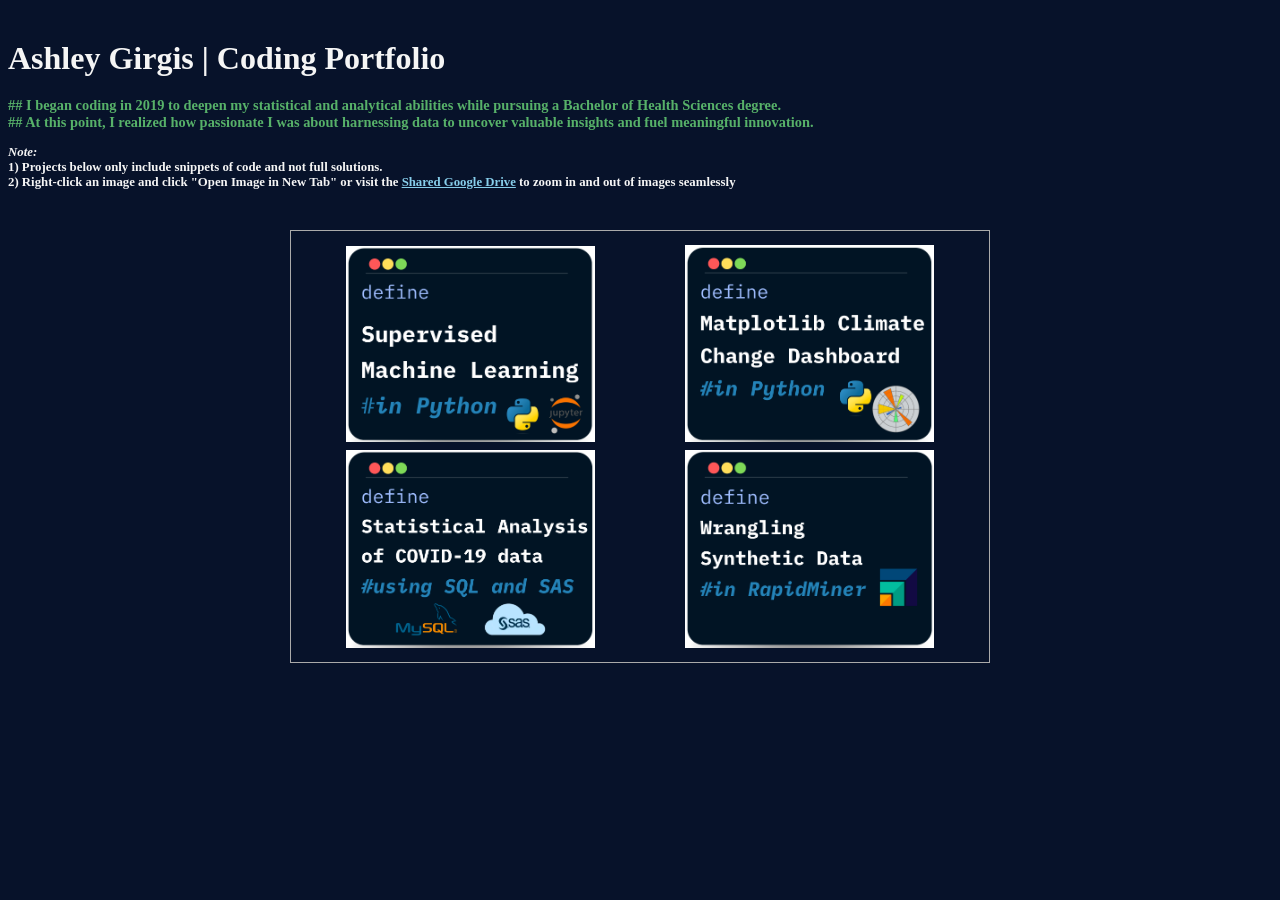
==== index.html @ a65d04c9 "Update index.html" ====
<!doctype html>
<html lang="en" class="no-ie">
<head>
<title>Ashley Girgis | Coding Portfolio</title>

<meta http-equiv="content-type" content="text/html; charset=UTF-8">
<meta charset="utf-8">
<meta name="viewport" content="width=device-width, user-scalable=no, minimum-scale=1.0, maximum-scale=1.0">
<meta name="description" content="Vanilla touchTouch Demo">

<style type="text/css">

body {
    font-size: 16px;
    font-family: Helvetica, Arial, sans-serif;
}
h1 {
    width: 100%;
    text-align: center;
    margin: 40px auto 20px auto;
}
.photos {
    position: relative;
    display: block;
    box-sizing: border-box;
    width: 700px;
    max-width: 100%;
    margin: 40px auto;
    padding: 10px;
    border: 1px solid #aaa;
    text-align: center;
    font-size: 0;
}
.button {
    position: relative;
    display: block;
    box-sizing: border-box;
    margin: 40px auto;
    padding: 10px 14px;
    border: 1px solid #aaa;
    background: #fff;
    color: #121212;
    text-align: center;
    font-size: 20px;
    cursor: pointer;
}
.button:hover {
    border: 1px solid #777;
}
ul {
    position: relative;
    display: block;
    margin: 20px auto;
    text-align: left;
    font-size: 18px;
    line-height: 26px;
    width: 80%;
}
.magnifier {
    position: relative;
    box-sizing: border-box;
    display: inline-block;
    vertical-align: middle;
    width: calc(50% - 8px);
    margin: 4px;
}
.magnifier img {
    position: relative;
    display: inline-block;
    width: 75%;
    height: auto;
}
</style>
<link rel="stylesheet" href="../src/touchTouch.css">
</head>
<body style="background-color:#07122A;">

<h1 style="text-align: left; font-weight: bold; color: whitesmoke;"><font face = "Monaco">Ashley Girgis | Coding Portfolio</h1>
<p style="font-size: 90%; text-align: left; color: #57B169;"><font face = "Monaco"><b>## I began coding in 2019 to deepen my statistical and analytical abilities while pursuing a Bachelor of Health Sciences degree. </br> ## At this point, I realized how passionate I was about harnessing data to uncover valuable insights and fuel meaningful innovation. </p> <p style="font-size: 80%; text-align: left; color: whitesmoke;"><font face = "Monaco">  <b><i> Note: </i> </b></br> 1) Projects below only include snippets of code and not full solutions. </br> 2) Right-click an image and click "Open Image in New Tab" or visit the <a href="https://drive.google.com/drive/folders/1dnYDWm_dDT8Ue7Epgu6znjeeMDYm9EiZ?usp=sharing" style="color: skyblue;">Shared Google Drive</a> to zoom in and out of images seamlessly</p>

<div id="gallery1" class="photos">
    <a class="magnifier" href="./imgs/1.jpg" title="COVID-19 Vaccine Twitter Surveillance System - Built a supervised machine learning model which predicts the percent of daily COVID vaccine hesitant tweets"><img src="./imgs/thumbs/1.jpg" width="240" 
     height="208" /></a>
    <a class="magnifier" href="./imgs/2.jpg" title="Matplotlib Climate Change Dashboard - Organized greenhouse gas emissions data and prodcued a variety of visualizations (line graph, bar graph, histogram)"><img src="./imgs/thumbs/2.jpg" width="240" 
     height="208" /></a>
    <a class="magnifier" href="./imgs/3.jpg" title="Statistical Analysis of COVID-19 Data - Cleansed and manipulated data on COVID vaccinations and deaths in SQL then performed statistical analysis in SAS"><img src="./imgs/thumbs/3.jpg" width="240" 
     height="208" /></a>
    <a class="magnifier" href="./imgs/4.jpg" title="Data Wrangling with Synthetic Patient Data - Wrangled artifical electronic medical records and, subsequently, defined new attributes to extract useful information on patient subgroups"><img src="./imgs/thumbs/4.jpg" width="240" 
     height="208" /></a>
<!--    <a class="magnifier" href="./imgs/5.jpg"><img src="./imgs/thumbs/5.jpg" /></a>
    <a class="magnifier" href="./imgs/6.jpg"><img src="./imgs/thumbs/6.jpg" /></a> -->
</div>

<!--<hr />

<div id="gallery2" class="photos">
    <a class="magnifier" href="./imgs/1.jpg"><img src="./imgs/thumbs/1.jpg" /></a>
    <a class="magnifier" href="./imgs/2.jpg"><img src="./imgs/thumbs/2.jpg" /></a>
    <a class="magnifier" href="./imgs/4.jpg"><img src="./imgs/thumbs/4.jpg" /></a>
    <a class="magnifier" href="./imgs/3.jpg"><img src="./imgs/thumbs/3.jpg" /></a>
</div>

<hr />-->

<!--<button id="gallery3" class="button">Show Gallery Programmatically</button>-->

<script src="../src/touchTouch.js"></script>
<script>
// multiple instances
touchTouch(document.getElementById('gallery1').querySelectorAll('.magnifier'), {showCaption:true,customCaption:true});
touchTouch(document.getElementById('gallery2').querySelectorAll('.magnifier'), {fit:0.7});
const t = touchTouch([{href:"./imgs/1.jpg"},{href:"./imgs/2.jpg"},{href:"./imgs/4.jpg"},{href:"./imgs/3.jpg"}], {auto:true,fit:0.8,fitsize:600});
document.getElementById('gallery3').addEventListener('click', () => t.showGallery(), false);
</script>
</body>
</html>
---- src/touchTouch.css ----
/* https://github.com/foo123/touchTouch */
.tt-gallery-overlay {
    position: fixed;
    display: none;
    width: 100%;
    height: 100%;
    margin: 0;
    top: 0;
    left: 0;
    opacity: 0;
    z-index: 100000;
    background-color: #222;
    background-color: rgba(0,0,0,0.8);
    overflow: hidden;
    -moz-transition: opacity .8s ease;
    -webkit-transition: opacity .8s ease;
    transition: opacity .8s ease;
}
.tt-gallery-overlay.tt-visible {
    opacity: 1;
}
.tt-gallery-slider {
    position: absolute;
    display: block;
    width: 100%;
    height: 100%;
    margin: 0;
    padding: 0;
    border: 0;
    font-size: 0;
    top: 0;
    left: 0;
    z-index: 1;
    white-space: nowrap;
    -moz-transition-property: left;
    -moz-transition-duration: 0.4s;
    -moz-transition-timing-function: ease;
    -webkit-transition-property: left;
    -webkit-transition-duration: 0.4s;
    -webkit-transition-timing-function: ease;
    transition-property: left;
    transition-duration: 0.4s;
    transition-timing-function: ease;
}
.tt-gallery-slider.tt-right-spring {
    -moz-animation: tt-right-spring 0.3s;
    -webkit-animation: tt-right-spring 0.3s;
    animation: tt-right-spring 0.3s;
}
.tt-gallery-slider.tt-left-spring {
    -moz-animation: tt-left-spring 0.3s;
    -webkit-animation: tt-left-spring 0.3s;
    animation: tt-left-spring 0.3s;
}
.tt-gallery-slider .tt-placeholder {
    width: 100%;
    height: 100%;
    display: inline-block;
    vertical-align: middle;
    overflow: visible;
    line-height: 1px;
    text-align: center;
    background-color: transparent;
    background-image: url('./486.gif');
    background-repeat: no-repeat;
    background-position: center center;
}
.tt-gallery-slider .tt-placeholder.tt-img {
    background-image: none;
}
.tt-gallery-slider .tt-placeholder::before {
    position: relative;
    display: inline-block;
    content: "";
    height: 50%;
    width: 1px;
    border: 0;
    padding: 0;
    margin: 0;
    margin-right: -1px;
}
.tt-gallery-slider .tt-placeholder img {
    display: inline-block;
    vertical-align: middle;
    width: auto;
    height: auto;
}
.tt-gallery-overlay .tt-prev-arrow,
.tt-gallery-overlay .tt-next-arrow {
    position: absolute;
    display: inline-block;
    width: 43px;
    height: 80px;
    top: 50%;
    margin-top: -29px;
    z-index: 5;
    border: 3px solid white;
    text-decoration: none;
    cursor: pointer;
    opacity: 0.5;
    background-color: transparent;
    background-image: url('./arrows.png');
    background-repeat: no-repeat;
    -moz-transition: opacity .2s ease;
    -webkit-transition: opacity .2s ease;
    transition: opacity .2s ease;
}
.tt-gallery-overlay .tt-prev-arrow:hover,
.tt-gallery-overlay .tt-next-arrow:hover {
    opacity: 1;
}
.tt-gallery-overlay .tt-prev-arrow {
    background-position: left top;
    left: 10%;
}
.tt-gallery-overlay .tt-next-arrow {
    background-position: right top;
    right: 10%;
}
.tt-gallery-overlay .tt-caption {
    position: absolute;
    display: block;
    z-index: 5;
    width: 100%;
    height: auto;
    background: none;
    left: 0;
    bottom: 20px;
    font-size: 24px;
    font-weight: 500;
    line-height: 34px;
    color: #fff;
    text-shadow: 1px 1px 2px rgba(0,0,0,0.5);
    text-align: center;
}
@-webkit-keyframes tt-right-spring {
    0% {        margin-left: 0px;}
    50% {   margin-left: -30px;}
    100% {  margin-left: 0px;}
}
@keyframes tt-right-spring {
    0% {        margin-left: 0px;}
    50% {   margin-left: -30px;}
    100% {  margin-left: 0px;}
}
@-webkit-keyframes tt-left-spring {
    0% {        margin-left: 0px;}
    50% {   margin-left: 30px;}
    100% {  margin-left: 0px;}
}
@keyframes tt-left-spring {
    0% {        margin-left: 0px;}
    50% {   margin-left: 30px;}
    100% {  margin-left: 0px;}
}

@media (max-width: 1080px) {
.tt-gallery-overlay.tt-touch-screen .tt-prev-arrow,
.tt-gallery-overlay.tt-touch-screen .tt-next-arrow {
    display: none !important;
}
}
@media (orientation: landscape) {
.tt-gallery-slider .tt-placeholder img {
    max-width: none;
    max-height: 100%;
}
}
@media (orientation: portrait) {
.tt-gallery-slider .tt-placeholder img {
    max-height: none;
    max-width: 100%;
}
}
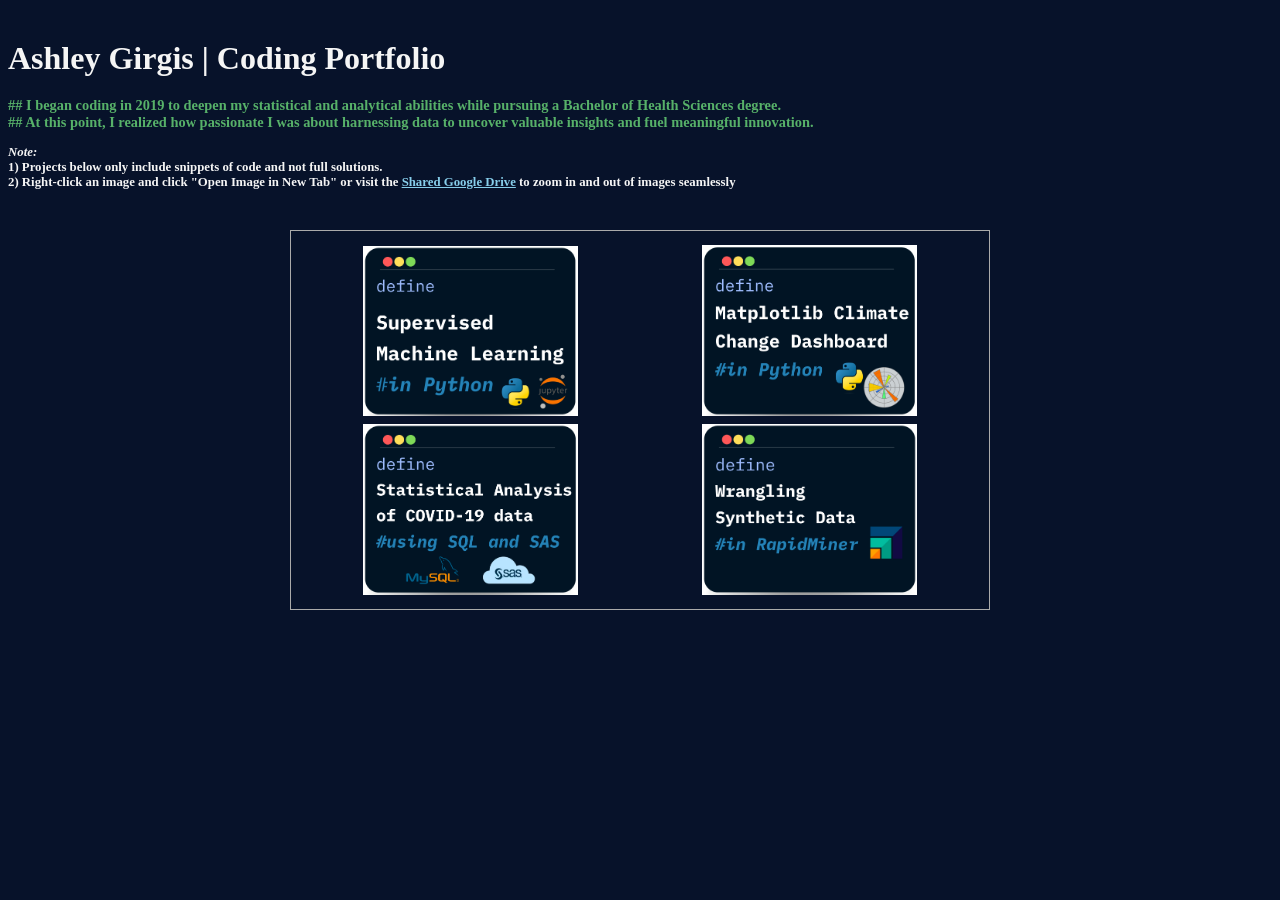
==== commit ee3aec9a: "Update index.html" ====
--- a/index.html
+++ b/index.html
@@ -67,7 +67,7 @@
 .magnifier img {
     position: relative;
     display: inline-block;
-    width: 75%;
+    width: 65%;
     height: auto;
 }
 </style>
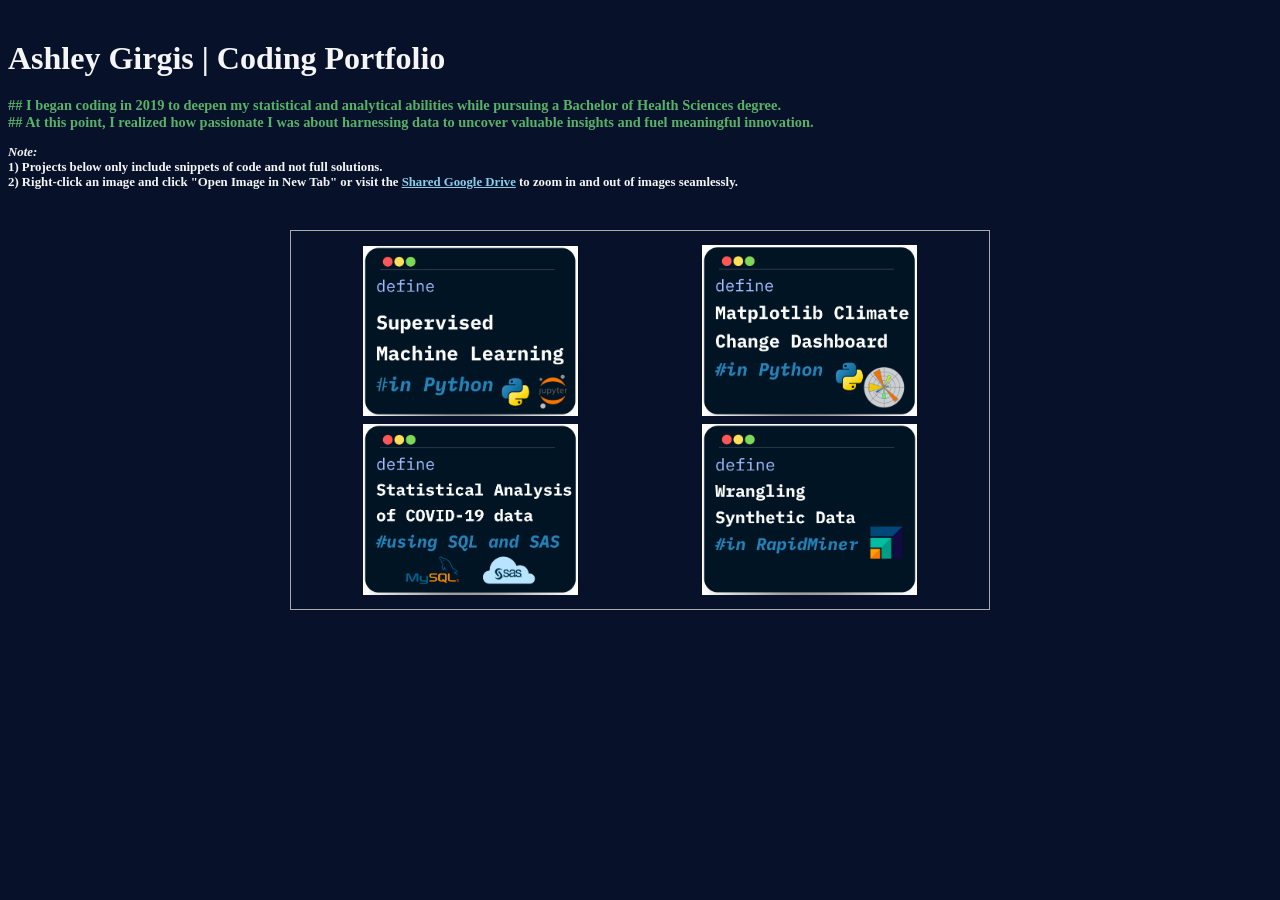
==== commit 7482be9b: "Update index.html" ====
--- a/index.html
+++ b/index.html
@@ -76,7 +76,7 @@
 <body style="background-color:#07122A;">
 
 <h1 style="text-align: left; font-weight: bold; color: whitesmoke;"><font face = "Monaco">Ashley Girgis | Coding Portfolio</h1>
-<p style="font-size: 90%; text-align: left; color: #57B169;"><font face = "Monaco"><b>## I began coding in 2019 to deepen my statistical and analytical abilities while pursuing a Bachelor of Health Sciences degree. </br> ## At this point, I realized how passionate I was about harnessing data to uncover valuable insights and fuel meaningful innovation. </p> <p style="font-size: 80%; text-align: left; color: whitesmoke;"><font face = "Monaco">  <b><i> Note: </i> </b></br> 1) Projects below only include snippets of code and not full solutions. </br> 2) Right-click an image and click "Open Image in New Tab" or visit the <a href="https://drive.google.com/drive/folders/1dnYDWm_dDT8Ue7Epgu6znjeeMDYm9EiZ?usp=sharing" style="color: skyblue;">Shared Google Drive</a> to zoom in and out of images seamlessly</p>
+<p style="font-size: 90%; text-align: left; color: #57B169;"><font face = "Monaco"><b>## I began coding in 2019 to deepen my statistical and analytical abilities while pursuing a Bachelor of Health Sciences degree. </br> ## At this point, I realized how passionate I was about harnessing data to uncover valuable insights and fuel meaningful innovation. </p> <p style="font-size: 80%; text-align: left; color: whitesmoke;"><font face = "Monaco">  <b><i> Note: </i> </b></br> 1) Projects below only include snippets of code and not full solutions. </br> 2) Right-click an image and click "Open Image in New Tab" or visit the <a href="https://drive.google.com/drive/folders/1dnYDWm_dDT8Ue7Epgu6znjeeMDYm9EiZ?usp=sharing" style="color: skyblue;">Shared Google Drive</a> to zoom in and out of images seamlessly.</p>
 
 <div id="gallery1" class="photos">
     <a class="magnifier" href="./imgs/1.jpg" title="COVID-19 Vaccine Twitter Surveillance System - Built a supervised machine learning model which predicts the percent of daily COVID vaccine hesitant tweets"><img src="./imgs/thumbs/1.jpg" width="240" 
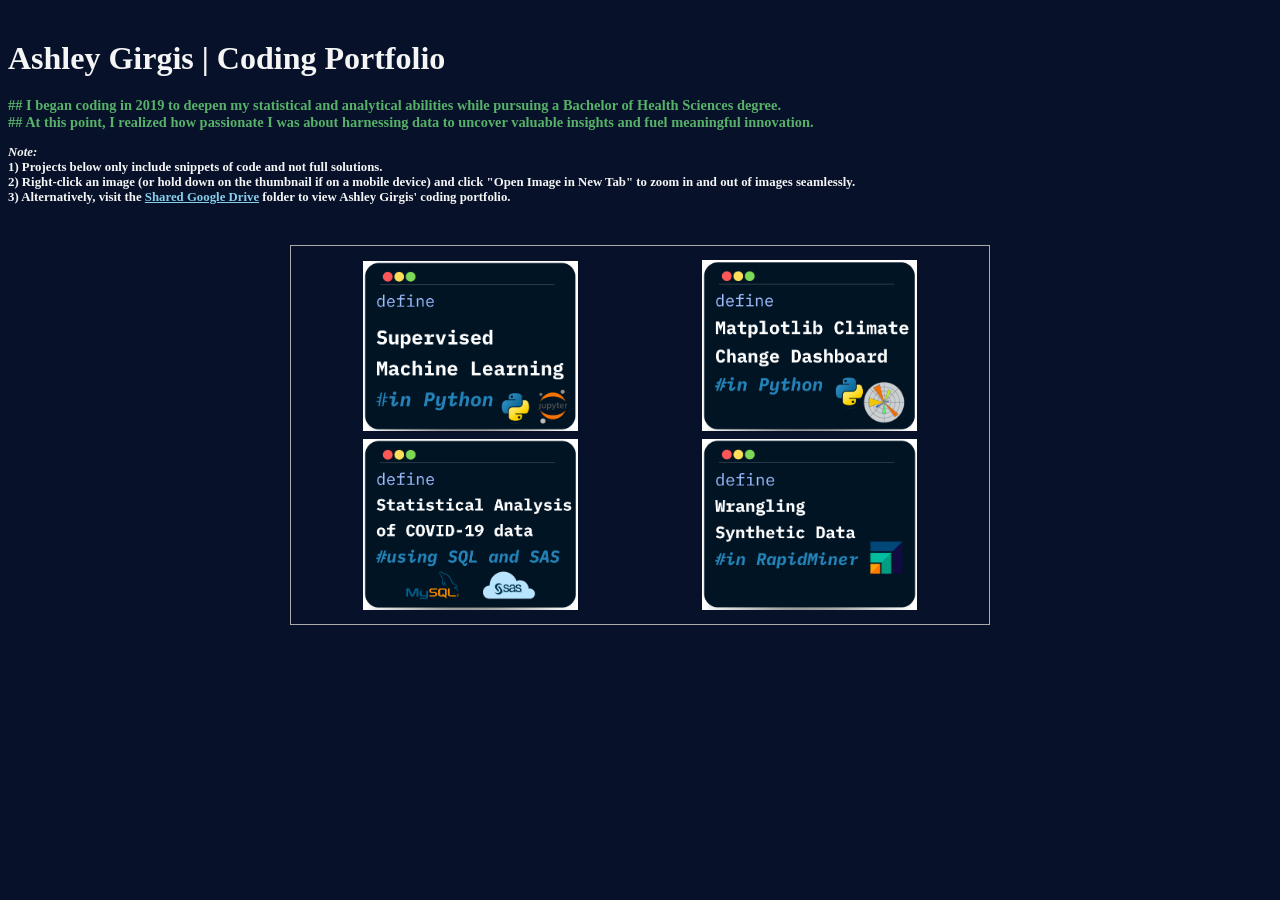
==== commit 4ba4c257: "Update index.html" ====
--- a/index.html
+++ b/index.html
@@ -76,7 +76,7 @@
 <body style="background-color:#07122A;">
 
 <h1 style="text-align: left; font-weight: bold; color: whitesmoke;"><font face = "Monaco">Ashley Girgis | Coding Portfolio</h1>
-<p style="font-size: 90%; text-align: left; color: #57B169;"><font face = "Monaco"><b>## I began coding in 2019 to deepen my statistical and analytical abilities while pursuing a Bachelor of Health Sciences degree. </br> ## At this point, I realized how passionate I was about harnessing data to uncover valuable insights and fuel meaningful innovation. </p> <p style="font-size: 80%; text-align: left; color: whitesmoke;"><font face = "Monaco">  <b><i> Note: </i> </b></br> 1) Projects below only include snippets of code and not full solutions. </br> 2) Right-click an image and click "Open Image in New Tab" or visit the <a href="https://drive.google.com/drive/folders/1dnYDWm_dDT8Ue7Epgu6znjeeMDYm9EiZ?usp=sharing" style="color: skyblue;">Shared Google Drive</a> to zoom in and out of images seamlessly.</p>
+<p style="font-size: 90%; text-align: left; color: #57B169;"><font face = "Monaco"><b>## I began coding in 2019 to deepen my statistical and analytical abilities while pursuing a Bachelor of Health Sciences degree. </br> ## At this point, I realized how passionate I was about harnessing data to uncover valuable insights and fuel meaningful innovation. </p> <p style="font-size: 80%; text-align: left; color: whitesmoke;"><font face = "Monaco">  <b><i> Note: </i> </b></br> 1) Projects below only include snippets of code and not full solutions. </br> 2) Right-click an image (or hold down on the thumbnail if on a mobile device) and click "Open Image in New Tab" to zoom in and out of images seamlessly.</br>3) Alternatively, visit the <a href="https://drive.google.com/drive/folders/1dnYDWm_dDT8Ue7Epgu6znjeeMDYm9EiZ?usp=sharing" style="color: skyblue;">Shared Google Drive</a> folder to view Ashley Girgis' coding portfolio.</p>
 
 <div id="gallery1" class="photos">
     <a class="magnifier" href="./imgs/1.jpg" title="COVID-19 Vaccine Twitter Surveillance System - Built a supervised machine learning model which predicts the percent of daily COVID vaccine hesitant tweets"><img src="./imgs/thumbs/1.jpg" width="240" 
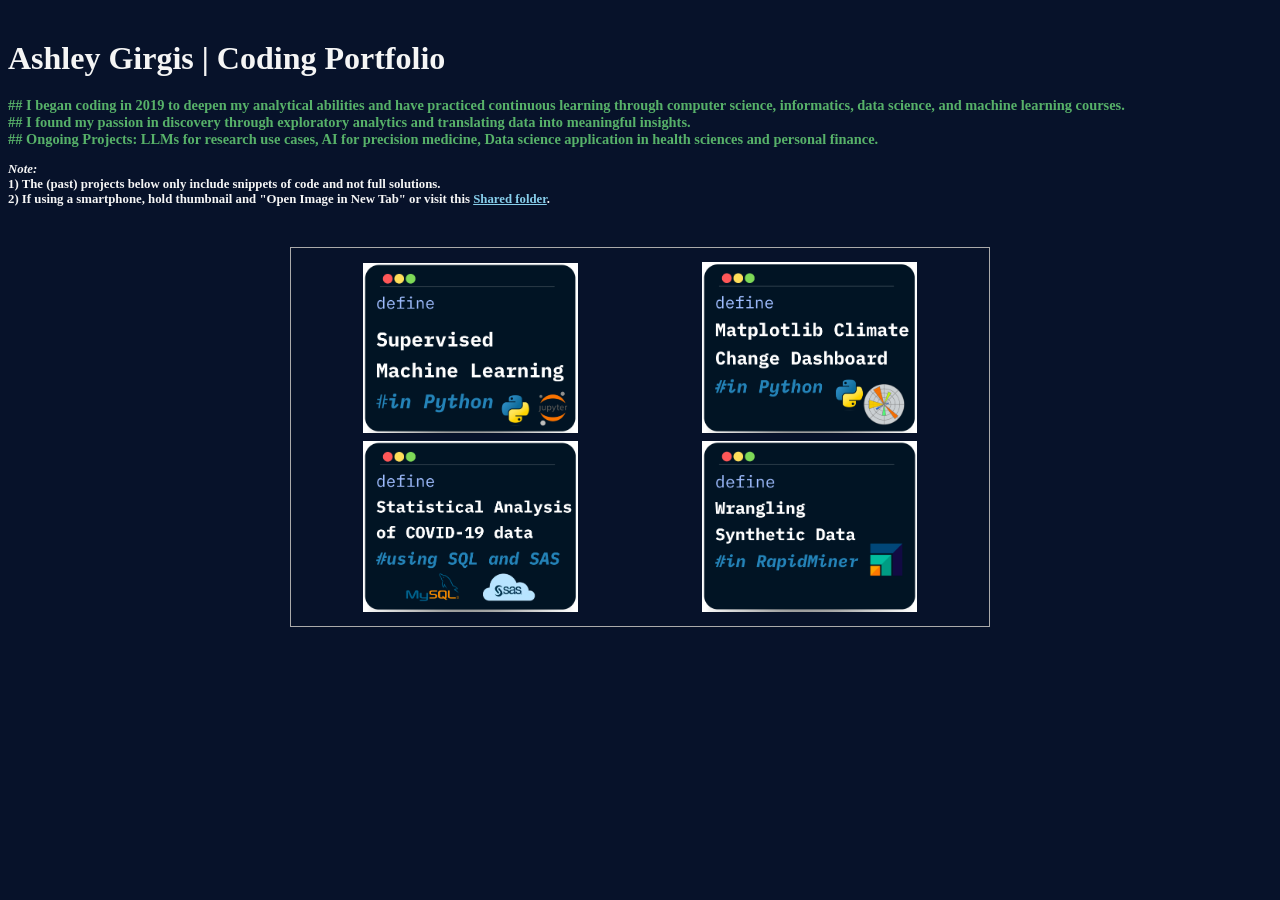
==== commit c67567c8: "Update index.html" ====
--- a/index.html
+++ b/index.html
@@ -76,7 +76,13 @@
 <body style="background-color:#07122A;">
 
 <h1 style="text-align: left; font-weight: bold; color: whitesmoke;"><font face = "Monaco">Ashley Girgis | Coding Portfolio</h1>
-<p style="font-size: 90%; text-align: left; color: #57B169;"><font face = "Monaco"><b>## I began coding in 2019 to deepen my statistical and analytical abilities while pursuing a Bachelor of Health Sciences degree. </br> ## At this point, I realized how passionate I was about harnessing data to uncover valuable insights and fuel meaningful innovation. </p> <p style="font-size: 80%; text-align: left; color: whitesmoke;"><font face = "Monaco">  <b><i> Note: </i> </b></br> 1) Projects below only include snippets of code and not full solutions. </br> 2) Right-click an image (or hold down on the thumbnail if on a mobile device) and click "Open Image in New Tab" to zoom in and out of images seamlessly.</br>3) Alternatively, visit the <a href="https://drive.google.com/drive/folders/1dnYDWm_dDT8Ue7Epgu6znjeeMDYm9EiZ?usp=sharing" style="color: skyblue;">Shared Google Drive</a> folder to view Ashley Girgis' coding portfolio.</p>
+<p style="font-size: 90%; text-align: left; color: #57B169;"><font face = "Monaco">
+    <b>## I began coding in 2019 to deepen my analytical abilities and have practiced continuous learning through computer science, informatics, data science, and machine learning courses. 
+    </br> ## I found my passion in discovery through exploratory analytics and translating data into meaningful insights. 
+    </br> ## Ongoing Projects: LLMs for research use cases, AI for precision medicine, Data science application in health sciences and personal finance. 
+    
+    </p> <p style="font-size: 80%; text-align: left; color: whitesmoke;"><font face = "Monaco">  <b><i> Note: </i> </b></br> 1) The (past) projects below only include snippets of code and not full solutions. 
+    </br> 2) If using a smartphone, hold thumbnail and "Open Image in New Tab" or visit this <a href="https://drive.google.com/drive/folders/1dnYDWm_dDT8Ue7Epgu6znjeeMDYm9EiZ?usp=sharing" style="color: skyblue;">Shared folder</a>.</p>
 
 <div id="gallery1" class="photos">
     <a class="magnifier" href="./imgs/1.jpg" title="COVID-19 Vaccine Twitter Surveillance System - Built a supervised machine learning model which predicts the percent of daily COVID vaccine hesitant tweets"><img src="./imgs/thumbs/1.jpg" width="240" 
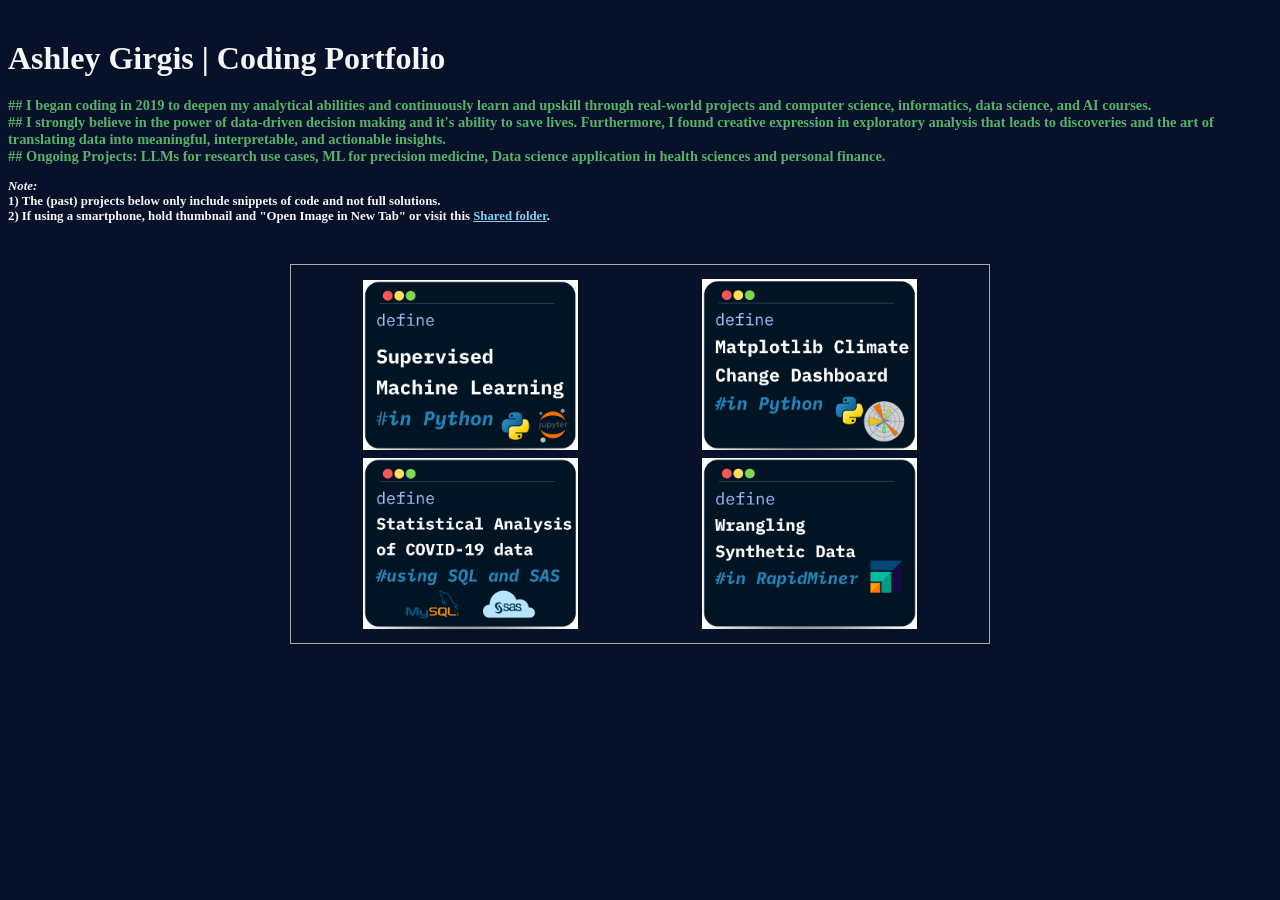
==== commit 0eca2fc2: "Update index.html" ====
--- a/index.html
+++ b/index.html
@@ -77,9 +77,9 @@
 
 <h1 style="text-align: left; font-weight: bold; color: whitesmoke;"><font face = "Monaco">Ashley Girgis | Coding Portfolio</h1>
 <p style="font-size: 90%; text-align: left; color: #57B169;"><font face = "Monaco">
-    <b>## I began coding in 2019 to deepen my analytical abilities and have practiced continuous learning through computer science, informatics, data science, and machine learning courses. 
-    </br> ## I found my passion in discovery through exploratory analytics and translating data into meaningful insights. 
-    </br> ## Ongoing Projects: LLMs for research use cases, AI for precision medicine, Data science application in health sciences and personal finance. 
+    <b>## I began coding in 2019 to deepen my analytical abilities and continuously learn and upskill through real-world projects and computer science, informatics, data science, and AI courses. 
+    </br> ## I strongly believe in the power of data-driven decision making and it's ability to save lives. Furthermore, I found creative expression in exploratory analysis that leads to discoveries and the art of translating data into meaningful, interpretable, and actionable insights. 
+    </br> ## Ongoing Projects: LLMs for research use cases, ML for precision medicine, Data science application in health sciences and personal finance. 
     
     </p> <p style="font-size: 80%; text-align: left; color: whitesmoke;"><font face = "Monaco">  <b><i> Note: </i> </b></br> 1) The (past) projects below only include snippets of code and not full solutions. 
     </br> 2) If using a smartphone, hold thumbnail and "Open Image in New Tab" or visit this <a href="https://drive.google.com/drive/folders/1dnYDWm_dDT8Ue7Epgu6znjeeMDYm9EiZ?usp=sharing" style="color: skyblue;">Shared folder</a>.</p>
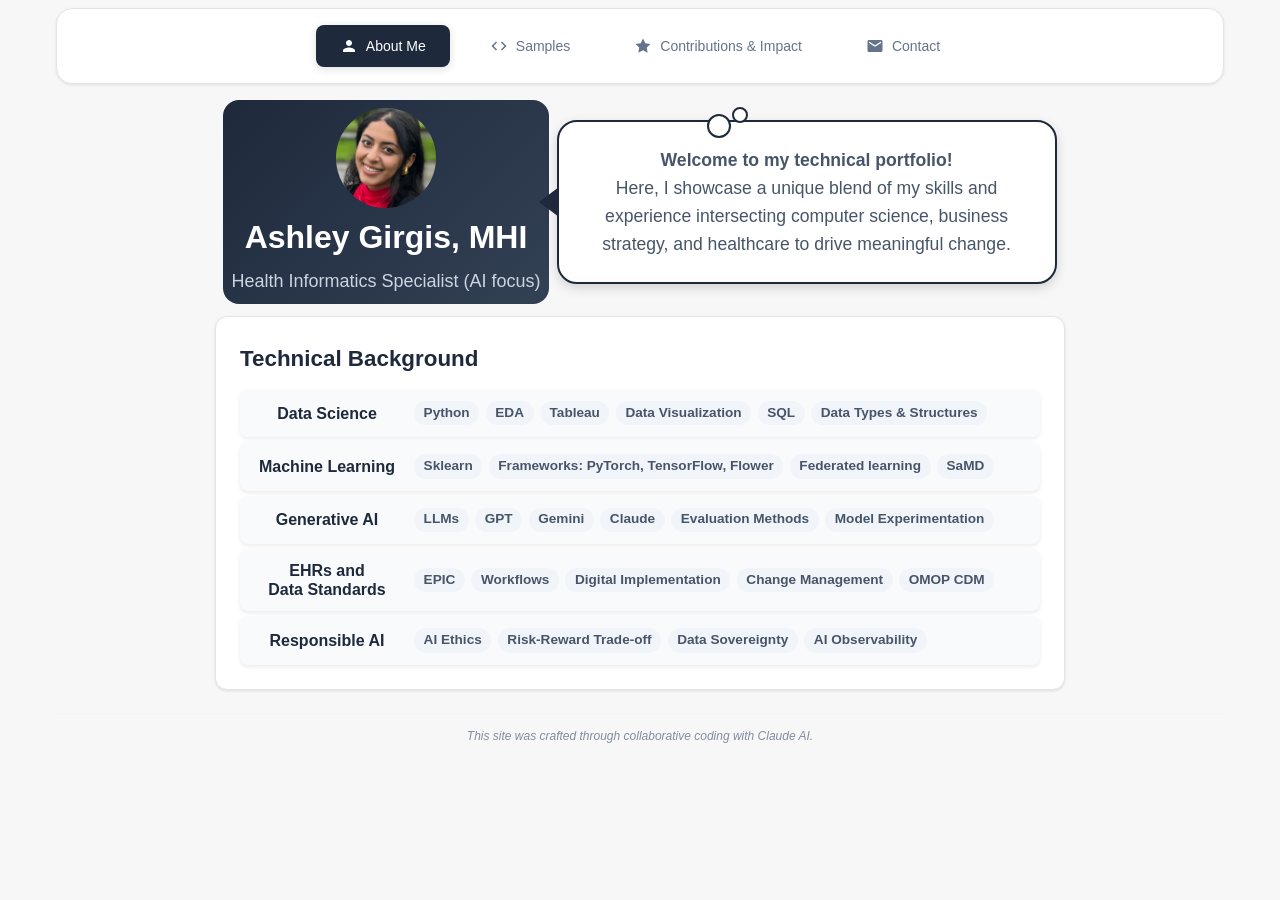
==== commit 5412f707: "Add files via upload" ====
--- a/index.html
+++ b/index.html
@@ -1,122 +1,411 @@
-<!doctype html>
-<html lang="en" class="no-ie">
+<!DOCTYPE html>
+<html lang="en">
 <head>
-<title>Ashley Girgis | Coding Portfolio</title>
-
-<meta http-equiv="content-type" content="text/html; charset=UTF-8">
-<meta charset="utf-8">
-<meta name="viewport" content="width=device-width, user-scalable=no, minimum-scale=1.0, maximum-scale=1.0">
-<meta name="description" content="Vanilla touchTouch Demo">
-
-<style type="text/css">
-
-body {
-    font-size: 16px;
-    font-family: Helvetica, Arial, sans-serif;
-}
-h1 {
-    width: 100%;
-    text-align: center;
-    margin: 40px auto 20px auto;
-}
-.photos {
-    position: relative;
-    display: block;
-    box-sizing: border-box;
-    width: 700px;
-    max-width: 100%;
-    margin: 40px auto;
-    padding: 10px;
-    border: 1px solid #aaa;
-    text-align: center;
-    font-size: 0;
-}
-.button {
-    position: relative;
-    display: block;
-    box-sizing: border-box;
-    margin: 40px auto;
-    padding: 10px 14px;
-    border: 1px solid #aaa;
-    background: #fff;
-    color: #121212;
-    text-align: center;
-    font-size: 20px;
-    cursor: pointer;
-}
-.button:hover {
-    border: 1px solid #777;
-}
-ul {
-    position: relative;
-    display: block;
-    margin: 20px auto;
-    text-align: left;
-    font-size: 18px;
-    line-height: 26px;
-    width: 80%;
-}
-.magnifier {
-    position: relative;
-    box-sizing: border-box;
-    display: inline-block;
-    vertical-align: middle;
-    width: calc(50% - 8px);
-    margin: 4px;
-}
-.magnifier img {
-    position: relative;
-    display: inline-block;
-    width: 65%;
-    height: auto;
-}
-</style>
-<link rel="stylesheet" href="../src/touchTouch.css">
+    <meta charset="UTF-8">
+    <meta name="viewport" content="width=device-width, initial-scale=1.0">
+    <title>Ashley Girgis - Portfolio</title>
+    <link rel="stylesheet" href="styles.css">
 </head>
-<body style="background-color:#07122A;">
-
-<h1 style="text-align: left; font-weight: bold; color: whitesmoke;"><font face = "Monaco">Ashley Girgis | Coding Portfolio</h1>
-<p style="font-size: 90%; text-align: left; color: #57B169;"><font face = "Monaco">
-    <b>## I began coding in 2019 to deepen my analytical abilities and continuously learn and upskill through real-world projects and computer science, informatics, data science, and AI courses. 
-    </br> ## I strongly believe in the power of data-driven decision making and it's ability to save lives. Furthermore, I found creative expression in exploratory analysis that leads to discoveries and the art of translating data into meaningful, interpretable, and actionable insights. 
-    </br> ## Ongoing Projects: LLMs for research use cases, ML for precision medicine, Data science application in health sciences and personal finance. 
-    
-    </p> <p style="font-size: 80%; text-align: left; color: whitesmoke;"><font face = "Monaco">  <b><i> Note: </i> </b></br> 1) The (past) projects below only include snippets of code and not full solutions. 
-    </br> 2) If using a smartphone, hold thumbnail and "Open Image in New Tab" or visit this <a href="https://drive.google.com/drive/folders/1dnYDWm_dDT8Ue7Epgu6znjeeMDYm9EiZ?usp=sharing" style="color: skyblue;">Shared folder</a>.</p>
-
-<div id="gallery1" class="photos">
-    <a class="magnifier" href="./imgs/1.jpg" title="COVID-19 Vaccine Twitter Surveillance System - Built a supervised machine learning model which predicts the percent of daily COVID vaccine hesitant tweets"><img src="./imgs/thumbs/1.jpg" width="240" 
-     height="208" /></a>
-    <a class="magnifier" href="./imgs/2.jpg" title="Matplotlib Climate Change Dashboard - Organized greenhouse gas emissions data and prodcued a variety of visualizations (line graph, bar graph, histogram)"><img src="./imgs/thumbs/2.jpg" width="240" 
-     height="208" /></a>
-    <a class="magnifier" href="./imgs/3.jpg" title="Statistical Analysis of COVID-19 Data - Cleansed and manipulated data on COVID vaccinations and deaths in SQL then performed statistical analysis in SAS"><img src="./imgs/thumbs/3.jpg" width="240" 
-     height="208" /></a>
-    <a class="magnifier" href="./imgs/4.jpg" title="Data Wrangling with Synthetic Patient Data - Wrangled artifical electronic medical records and, subsequently, defined new attributes to extract useful information on patient subgroups"><img src="./imgs/thumbs/4.jpg" width="240" 
-     height="208" /></a>
-<!--    <a class="magnifier" href="./imgs/5.jpg"><img src="./imgs/thumbs/5.jpg" /></a>
-    <a class="magnifier" href="./imgs/6.jpg"><img src="./imgs/thumbs/6.jpg" /></a> -->
-</div>
-
-<!--<hr />
-
-<div id="gallery2" class="photos">
-    <a class="magnifier" href="./imgs/1.jpg"><img src="./imgs/thumbs/1.jpg" /></a>
-    <a class="magnifier" href="./imgs/2.jpg"><img src="./imgs/thumbs/2.jpg" /></a>
-    <a class="magnifier" href="./imgs/4.jpg"><img src="./imgs/thumbs/4.jpg" /></a>
-    <a class="magnifier" href="./imgs/3.jpg"><img src="./imgs/thumbs/3.jpg" /></a>
-</div>
-
-<hr />-->
-
-<!--<button id="gallery3" class="button">Show Gallery Programmatically</button>-->
-
-<script src="../src/touchTouch.js"></script>
-<script>
-// multiple instances
-touchTouch(document.getElementById('gallery1').querySelectorAll('.magnifier'), {showCaption:true,customCaption:true});
-touchTouch(document.getElementById('gallery2').querySelectorAll('.magnifier'), {fit:0.7});
-const t = touchTouch([{href:"./imgs/1.jpg"},{href:"./imgs/2.jpg"},{href:"./imgs/4.jpg"},{href:"./imgs/3.jpg"}], {auto:true,fit:0.8,fitsize:600});
-document.getElementById('gallery3').addEventListener('click', () => t.showGallery(), false);
-</script>
+<body>
+    <div class="portfolio-container">
+        <div class="max-width">
+            <div class="tab-navigation">
+                <button class="tab-button active" data-tab="about">
+                    <svg width="18" height="18" fill="currentColor" viewBox="0 0 24 24">
+                        <path d="M12 12c2.21 0 4-1.79 4-4s-1.79-4-4-4-4 1.79-4 4 1.79 4 4 4zm0 2c-2.67 0-8 1.34-8 4v2h16v-2c0-2.66-5.33-4-8-4z"/>
+                    </svg>
+                    <span>About Me</span>
+                </button>
+                <button class="tab-button" data-tab="projects">
+                    <svg width="18" height="18" fill="currentColor" viewBox="0 0 24 24">
+                        <path d="M9.4 16.6L4.8 12l4.6-4.6L8 6l-6 6 6 6 1.4-1.4zm5.2 0L19.2 12l-4.6-4.6L16 6l6 6-6 6-1.4-1.4z"/>
+                    </svg>
+                    <span>Samples</span>
+                </button>
+                <button class="tab-button" data-tab="research">
+                    <svg width="18" height="18" fill="currentColor" viewBox="0 0 24 24">
+                        <path d="M12 2l3.09 6.26L22 9.27l-5 4.87 1.18 6.88L12 17.77l-6.18 3.25L7 14.14 2 9.27l6.91-1.01L12 2z"/>
+                    </svg>
+                    <span>Contributions & Impact</span>
+                </button>
+                <button class="tab-button" data-tab="contact">
+                    <svg width="18" height="18" fill="currentColor" viewBox="0 0 24 24">
+                        <path d="M20 4H4c-1.1 0-1.99.9-1.99 2L2 18c0 1.1.89 2 2 2h16c1.1 0 2-.9 2-2V6c0-1.1-.9-2-2-2zm0 4l-8 5-8-5V6l8 5 8-5v2z"/>
+                    </svg>
+                    <span>Contact</span>
+                </button>
+            </div>
+
+            <main class="content-container">
+                <div id="about" class="tab-content active">
+                    <div class="hero-with-callout">
+                        <div class="hero-section">
+                            <div class="profile-card">
+                                <div class="avatar-large">
+                                    <img src="headshot copy.jpg" alt="Ashley Girgis" class="headshot-image">
+                                </div>
+                                <div class="profile-info">
+                                    <h1>Ashley Girgis, MHI</h1>
+                                    <p class="title">Health Informatics Specialist (AI focus)</p>
+                                </div>
+                            </div>
+                        </div>
+
+                        <div class="hero-description-section">
+                            <div class="callout-bubble">
+                                <p><strong>Welcome to my technical portfolio!</strong><br>Here, I showcase a unique blend of my skills and experience intersecting computer science, business strategy, and healthcare to drive meaningful change.</p>
+                                <div class="callout-arrow-left"></div>
+                            </div>
+                        </div>
+                    </div>
+
+                    <div class="expertise-section">
+                        <div class="expertise-card">
+                            <h2>Technical Background</h2>
+                            <div class="skills-section">
+                                <div class="skill-category">
+                                    <div class="skill-header">
+                                        <h3>Data Science</h3>
+                                    </div>
+                                    <div class="skill-tags">
+                                        <span class="skill-tag">Python</span>
+                                        <span class="skill-tag">EDA</span>
+                                        <span class="skill-tag">Tableau</span>
+                                        <span class="skill-tag">Data Visualization</span>
+                                        <span class="skill-tag">SQL</span>
+                                        <span class="skill-tag">Data Types & Structures</span>
+                                    </div>
+                                </div>
+                                <div class="skill-category">
+                                    <div class="skill-header">
+                                        <h3>Machine Learning</h3>
+                                    </div>
+                                    <div class="skill-tags">
+                                        <span class="skill-tag">Sklearn</span>
+                                        <span class="skill-tag">Frameworks: PyTorch, TensorFlow, Flower</span>
+                                        <span class="skill-tag">Federated learning</span>
+                                        <span class="skill-tag">SaMD</span>
+                                    </div>
+                                </div>
+                                <div class="skill-category">
+                                    <div class="skill-header">
+                                        <h3>Generative AI</h3>
+                                    </div>
+                                    <div class="skill-tags">
+                                        <span class="skill-tag">LLMs</span>
+                                        <span class="skill-tag">GPT</span>
+                                        <span class="skill-tag">Gemini</span>
+                                        <span class="skill-tag">Claude</span>
+                                        <span class="skill-tag">Evaluation Methods</span>
+                                        <span class="skill-tag">Model Experimentation</span>
+                                    </div>
+                                </div>
+                                <div class="skill-category">
+                                    <div class="skill-header">
+                                        <h3>EHRs and<br>Data Standards</h3>
+                                    </div>
+                                    <div class="skill-tags">
+                                        <span class="skill-tag">EPIC</span>
+                                        <span class="skill-tag">Workflows</span>
+                                        <span class="skill-tag">Digital Implementation</span>
+                                        <span class="skill-tag">Change Management</span>
+                                        <span class="skill-tag">OMOP CDM</span>
+                                    </div>
+                                </div>
+                                <div class="skill-category">
+                                    <div class="skill-header">
+                                        <h3>Responsible AI</h3>
+                                    </div>
+                                    <div class="skill-tags">
+                                        <span class="skill-tag">AI Ethics</span>
+                                        <span class="skill-tag">Risk-Reward Trade-off</span>
+                                        <span class="skill-tag">Data Sovereignty</span>
+                                        <span class="skill-tag">AI Observability</span>
+                                    </div>
+                                </div>
+                            </div>
+                        </div>
+                    </div>
+
+                    <div class="website-stamp">
+                        <p>This site was crafted through collaborative coding with Claude AI.</p>
+                    </div>
+                </div>
+
+                <div id="contact" class="tab-content">
+                    <div class="content-header">
+                        <h2>Contact</h2>
+                    </div>
+
+                    <div class="contact-section">
+                        <h3>Let's Connect</h3>
+                        <div class="contact-links">
+                            <a href="mailto:ashleygirgis@hotmail.com" class="contact-link">
+                                <svg width="32" height="32" fill="currentColor" viewBox="0 0 24 24">
+                                    <path d="M20 4H4c-1.1 0-1.99.9-1.99 2L2 18c0 1.1.89 2 2 2h16c1.1 0 2-.9 2-2V6c0-1.1-.9-2-2-2zm0 4l-8 5-8-5V6l8 5 8-5v2z"/>
+                                </svg>
+                                <span>ashleygirgis@hotmail.com</span>
+                            </a>
+                            <a href="https://linkedin.com/in/agirgis" class="contact-link">
+                                <svg width="32" height="32" fill="currentColor" viewBox="0 0 24 24">
+                                    <path d="M19 3a2 2 0 0 1 2 2v14a2 2 0 0 1-2 2H5a2 2 0 0 1-2-2V5a2 2 0 0 1 2-2h14m-.5 15.5v-5.3a3.26 3.26 0 0 0-3.26-3.26c-.85 0-1.84.52-2.32 1.3v-1.11h-2.79v8.37h2.79v-4.93c0-.77.62-1.4 1.39-1.4a1.4 1.4 0 0 1 1.4 1.4v4.93h2.79M6.88 8.56a1.68 1.68 0 0 0 1.68-1.68c0-.93-.75-1.69-1.68-1.69a1.69 1.69 0 0 0-1.69 1.69c0 .93.76 1.68 1.69 1.68m1.39 9.94v-8.37H5.5v8.37h2.77z"/>
+                                </svg>
+                                <span>linkedin.com/in/agirgis</span>
+                            </a>
+                        </div>
+                    </div>
+
+                    <div class="website-stamp">
+                        <p>This site was crafted through collaborative coding with Claude AI.</p>
+                    </div>
+                </div>
+
+
+                <div id="projects" class="tab-content">
+                    <div class="technical-section">
+                        <h3>Sample Projects</h3>
+                        <div class="projects-grid">
+                            <div class="project-card">
+                                <div class="project-header">
+                                    <p><strong>Twitter Surveillance System</strong> - ML model predicting daily % of COVID-19 vaccine hesitant tweets</p>
+                                </div>
+                                <div class="project-image clickable-image" data-src="1. Supervised Machine Learning - Twitter Surveillance System in Python.png">
+                                    <img src="01x.jpg" alt="Twitter Surveillance System" />
+                                    <div class="image-overlay">
+                                        <svg width="24" height="24" fill="white" viewBox="0 0 24 24">
+                                            <path d="M12 2C6.48 2 2 6.48 2 12s4.48 10 10 10 10-4.48 10-10S17.52 2 12 2zm-2 15l-5-5 1.41-1.41L10 14.17l7.59-7.59L19 8l-9 9z"/>
+                                        </svg>
+                                        <span>Click to view</span>
+                                    </div>
+                                </div>
+                            </div>
+
+                            <div class="project-card">
+                                <div class="project-header">
+                                    <p><strong>Climate Change Dashboard</strong> - Greenhouse gas emissions data with multiple visualization types</p>
+                                </div>
+                                <div class="project-image clickable-image" data-src="2. Climate Change Dashboard constructed using Python_s matplotlib library.png">
+                                    <img src="03x.jpg" alt="Climate Change Dashboard" />
+                                    <div class="image-overlay">
+                                        <svg width="24" height="24" fill="white" viewBox="0 0 24 24">
+                                            <path d="M12 2C6.48 2 2 6.48 2 12s4.48 10 10 10 10-4.48 10-10S17.52 2 12 2zm-2 15l-5-5 1.41-1.41L10 14.17l7.59-7.59L19 8l-9 9z"/>
+                                        </svg>
+                                        <span>Click to view</span>
+                                    </div>
+                                </div>
+                            </div>
+
+                            <div class="project-card">
+                                <div class="project-header">
+                                    <p><strong>Statistical Analysis of COVID-19 Data</strong> - SQL data processing for correlation analysis in SAS</p>
+                                </div>
+                                <div class="project-image clickable-image" data-src="3. SQL Cleansing and SAS Statistical Analysis of COVID-19 Data.png">
+                                    <img src="02x.jpg" alt="COVID-19 Data Analysis" />
+                                    <div class="image-overlay">
+                                        <svg width="24" height="24" fill="white" viewBox="0 0 24 24">
+                                            <path d="M12 2C6.48 2 2 6.48 2 12s4.48 10 10 10 10-4.48 10-10S17.52 2 12 2zm-2 15l-5-5 1.41-1.41L10 14.17l7.59-7.59L19 8l-9 9z"/>
+                                        </svg>
+                                        <span>Click to view</span>
+                                    </div>
+                                </div>
+                            </div>
+
+                            <div class="project-card">
+                                <div class="project-header">
+                                    <p><strong>Data Wrangling of Synthetic Patient (EMR) Data</strong> - Healthcare data processing and grouping</p>
+                                </div>
+                                <div class="project-image clickable-image" data-src="4. Data Wrangling Synthetic Medical Records in RapidMiner.png">
+                                    <img src="04.jpg" alt="Medical Records Processing" />
+                                    <div class="image-overlay">
+                                        <svg width="24" height="24" fill="white" viewBox="0 0 24 24">
+                                            <path d="M12 2C6.48 2 2 6.48 2 12s4.48 10 10 10 10-4.48 10-10S17.52 2 12 2zm-2 15l-5-5 1.41-1.41L10 14.17l7.59-7.59L19 8l-9 9z"/>
+                                        </svg>
+                                        <span>Click to view</span>
+                                    </div>
+                                </div>
+                            </div>
+                        </div>
+                    </div>
+
+                    <!-- Image Modal -->
+                    <div id="imageModal" class="image-modal">
+                        <div class="modal-content">
+                            <div class="modal-header">
+                                <h3 id="modalTitle" class="modal-header-title"></h3>
+                                <button class="modal-close">&times;</button>
+                            </div>
+                            <div class="modal-body">
+                                <div class="image-container">
+                                    <button class="nav-button prev-button" aria-label="Previous image">
+                                        <svg width="24" height="24" fill="white" viewBox="0 0 24 24">
+                                            <path d="M15.41 7.41L14 6l-6 6 6 6 1.41-1.41L10.83 12z"/>
+                                        </svg>
+                                    </button>
+                                    <img id="modalImage" src="" alt="" />
+                                    <button class="nav-button next-button" aria-label="Next image">
+                                        <svg width="24" height="24" fill="white" viewBox="0 0 24 24">
+                                            <path d="M10 6L8.59 7.41 13.17 12l-4.58 4.59L10 18l6-6z"/>
+                                        </svg>
+                                    </button>
+                                </div>
+                                <div class="image-info">
+                                    <p id="modalDescription"></p>
+                                </div>
+                            </div>
+                        </div>
+                    </div>
+
+                    <div class="education-section">
+                        <h3>Education & Professional Development</h3>
+                        
+                        <div class="research-section">
+                            <h4>Advanced Degrees</h4>
+                            <div class="research-grid">
+                                <div class="research-card-expanded">
+                                    <div class="research-header">
+                                        <h4>Master of Health Informatics <a href="https://ihpme.utoronto.ca/programs/health-informatics/" target="_blank">(MHI)</a> - University of Toronto, DLSPH, IHPME</h4>
+                                    </div>
+                                    <div class="research-content">
+                                        <p>AI-recognized degree by Vector Institute. Collaborated in <strong>10+ projects</strong> with nurses, physicians, and computer scientists proposing various AI frameworks for wait time estimation, disease risk prediction, and data de-identification pipelines. <a href="https://www.artsci.utoronto.ca/news/u-t-ranked-first-canada-among-top-30-globally-all-subjects-times-higher-education" target="_blank">University of Toronto is ranked <strong>#1 university in Canada</strong></a>.</p>
+                                    </div>
+                                </div>
+
+                                <div class="research-card-expanded">
+                                    <div class="research-header">
+                                        <h4>Bachelor of Health Studies & Health Informatics Option - University of Waterloo</h4>
+                                    </div>
+                                    <div class="research-content">
+                                        <p>BSc with emphasis on social determinants and patient-centred care. The Health Informatics Option facilitated development of computer science skills through 8 specialized courses including Python, SQL databases, SAS statistical analysis, epidemiology, and knowledge translation. <a href="https://www.waterlooedc.ca/blog/university-of-waterloo-macleans-rankings-2020" target="_blank">University of Waterloo is ranked <strong>#1 in Canada for computer science</strong></a> and <a href="https://uwaterloo.ca/math/news/computer-science-ranked-21st-worldwide" target="_blank"><strong>#21 globally</strong></a>.</p>
+                                    </div>
+                                </div>
+                            </div>
+                        </div>
+
+                        <div class="research-section">
+                            <h4>AI Certifications</h4>
+                            <div class="research-grid">
+                                <div class="research-card-expanded">
+                                    <div class="research-header">
+                                        <h4>AI Certificates</h4>
+                                    </div>
+                                    <div class="research-content">
+                                        <div class="cert-table">
+                                            <div class="cert-row">
+                                                <div class="cert-name"><strong>ML Specialization</strong></div>
+                                                <div class="cert-details">(Completed: 3 courses) Andrew Ng @ Stanford University on Coursera and DeepLearning.AI: 1) Supervised ML, 2) Advanced Learning Algorithms, 3) Unsupervised Learning and Reinforcement Learning</div>
+                                            </div>
+                                            <div class="cert-row">
+                                                <div class="cert-name"><strong>Generative AI Essentials</strong></div>
+                                                <div class="cert-details">(Completed) Bootcamp Certificate @ McMaster's Innovation Hub MacHealthICE</div>
+                                            </div>
+                                            <div class="cert-row">
+                                                <div class="cert-name"><strong>ML Observability Fundamentals</strong></div>
+                                                <div class="cert-details">(Completed) Certificate @ Arize AI</div>
+                                            </div>
+                                            <div class="cert-row">
+                                                <div class="cert-name"><strong>AI 4 Public Health</strong></div>
+                                                <div class="cert-details">(In progress: 3/5 complete) @ AI4PH: Public Health Data Visualization & Storytelling, Critical AI and Public Health, Tools for Data Science</div>
+                                            </div>
+                                        </div>
+                                    </div>
+                                </div>
+
+                            </div>
+                        </div>
+                    </div>
+
+                    <div class="website-stamp">
+                        <p>This site was crafted through collaborative coding with Claude AI.</p>
+                    </div>
+                </div>
+
+                <div id="research" class="tab-content">
+
+                    <div class="collapsible-section">
+                        <div class="section-header" onclick="toggleSection('leadership')">
+                            <h3>Leadership & Innovation</h3>
+                            <span class="toggle-icon">▼</span>
+                        </div>
+                        <div class="section-content leadership" id="leadership">
+                            <div class="sub-bubble">
+                                <h4>Digital Health Discovery Platform (DHDP) - Terry Fox Research Institute</h4>
+                                <ul>
+                                    <li>Developed and launched <a href="https://www.dhdp.ca/funding-opportunities/digitalhealthinnovationfund" target="_blank">$25-million Request for Applications</a> aimed at fostering cross-sector partnerships with a scope focused on multi-modal health data sharing and AI advancements</li>
+                                    <li>Engaged with 100+ Executives across Canada's private and public healthcare sectors to build capacity and amplify targeted outreach of the funding opportunity</li>
+                                    <li>Informed selection of national data standards and AI frameworks (OMOP CDM, Flower AI, FAIR principles) by launching DHDP Technology, Data, and AI working groups with diverse domain expertise</li>
+                                </ul>
+                            </div>
+
+                            <div class="sub-bubble">
+                                <h4>Women in AI (WAI) - Lavndr Project</h4>
+                                <ul>
+                                    <li>First (1st) place team in the <a href="https://www.womeninai.co/post/recap-the-2022-wai-canada-hackathon-for-sustainable-development-goals-hackathon" target="_blank">WAI Hackathon</a>, sponsored by AltaML, ATB Financial, and Arize AI. Challenge targeted AI solutions addressing Sustainable Development Goals 4, 5, and 9. Project focused on mobile health for high-risk pregnancy prediction, specifically pre-eclampsia.</li>
+                                    <li>Advanced project into a conference poster and paper; presented at conferences: TCAIREM AI in Medicine, IHPME Research and Impact Day, and Future of Health Leadership, Informatics, Policy (FHLIP)</li>
+                                    <li>Finalist for Young AI Role Model of the Year</li>
+                                </ul>
+                            </div>
+                        </div>
+                    </div>
+
+                    <div class="collapsible-section">
+                        <div class="section-header" onclick="toggleSection('academic')">
+                            <h3>Academic Contributions</h3>
+                            <span class="toggle-icon">▼</span>
+                        </div>
+                        <div class="section-content academic" id="academic">
+                            <div class="sub-bubble">
+                                <h4>Published Research</h4>
+                                <p><strong>ML for Evidence Synthesis</strong> - Peer-Reviewed publication in Journal of Medical Internet Research (JMIR). Rogers K, Miller A, Girgis A, Clark E, Neil-Sztramko S, Dobbins M. Leveraging AI to Optimize Maintenance of Health Evidence and Offer a One-Stop Shop for Quality-Appraised Evidence Syntheses on the Effectiveness of Public Health Interventions: Quality Improvement Project. J Med Internet Res 2025;27:e69700. URL: <a href="https://www.jmir.org/2025/1/e69700" target="_blank">https://www.jmir.org/2025/1/e69700</a>. DOI: 10.2196/69700</p>
+                                <p><strong>Mobile Health Policy</strong> - IOS Press, The Role of Digital Health Policy and Leadership. Bhasker, S., Candas, K., Girgis, A., Rozario, N., & Santhakumaran, P. (2024). Informing Mobile Health Policy for Pregnant Women in Rural Populations in Canada, with a Focus on Pre-Eclampsia. Studies in health technology and informatics, 312, 107–111. <a href="https://doi.org/10.3233/SHTI231322" target="_blank">https://doi.org/10.3233/SHTI231322</a></p>
+                            </div>
+
+                            <div class="sub-bubble">
+                                <h4>Active Research</h4>
+                                <p><strong>Health Informatics, Visualization, and Equity</strong> (<a href="https://www.hivelab-uoft.ca/" target="_blank">HIVE</a>) <strong>Lab</strong> - Web scraping and investigation of data, leveraging multi-modal LLMs for exploratory analytics</p>
+                                <p><strong>LLM Methods & Evaluation, NCCMT</strong> - Designed LLM evaluation methodology, calculated performance metrics (TPR, TNR, F1) and produced confusion matrices to compare LLMs (GPT, Gemini, and Llama) to human reviewers and traditional ML for <a href="https://www.healthevidence.org/" target="_blank">Health Evidence</a>™ repository evidence screening</p>
+                            </div>
+
+                            <div class="sub-bubble">
+                                <h4>Previous Research</h4>
+                                <p><strong>PREVENT Research Program</strong> - Visiting Research for <a href="https://ihpme.utoronto.ca/initiative/prevent/" target="_blank">PREVENT</a> program focused on personalized prescription plans for chronic disease. Performed heuristic evaluation to promote user-centered product.</p>
+                                <p><strong>NSERC Undergraduate Research Award</strong> - National Sciences and Engineering Research Council (<a href="https://www.nserc-crsng.gc.ca/students-etudiants/ug-pc/usra-brpc_eng.asp" target="_blank">NSERC</a>) award recipient, contributing to research with sustainable nanomaterials (cellulose nanocrystals, CNC) in Professor Michael K.C. Tam's chemical engineering lab. Conducted experiments, analyzed data and characterized compounds, and presented conclusions to mentor Shahid Islam, PhD and the research group regarding natural drug discovery for pharmaceutical reduction of cholesterol and next steps.</p>
+                            </div>
+                        </div>
+                    </div>
+
+                    <div class="collapsible-section">
+                        <div class="section-header" onclick="toggleSection('education')">
+                            <h3>Knowledge & Education</h3>
+                            <span class="toggle-icon">▼</span>
+                        </div>
+                        <div class="section-content education" id="education">
+                            <div class="sub-bubble">
+                                <h4>AI in Health Systems Network, <a href="https://www.dlsph.utoronto.ca/event/harvard-x-uoft-6th-health-systems-ai-hackathon/" target="_blank">DLSPH</a></h4>
+                                <p>Co-created and led a network of 70+ graduate students and professionals seeking to build AI literacy, deepen practical understanding, and connect with like-minded peers. Organized and hosted tailored knowledge-building events, including AI workshops, journal clubs, and a webinar series with experts.</p>
+                            </div>
+
+                            <div class="sub-bubble">
+                                <h4>Educational Talks</h4>
+                                <ul>
+                                    <li><strong>Data sharing and Interoperability</strong> webinar hosted by The Cancer Collaborative for Precision medicine awareness month (PMAM) seminar series</li>
+                                    <li><strong>"Navigating AI: Privacy, Ethics, and Social Impact"</strong> Guest lecture hosted at McMaster for INNOVATE 1Z03 Course: AI Innovative Technologies</li>
+                                    <li><strong>ChatGPT and AI Tools</strong> workshop, hosted at National Collaborating Centre for Methods and Tools located at McMaster Innovation Park</li>
+                                    <li><strong>Introduction to Python for Machine Learning</strong> workshop, hosted by AI in Health Systems Network at Dalla Lana School of Public Health</li>
+                                    <li><strong>The Health Data Frontier</strong> Podcast discussing topics on data governance and ethical use of data, hosted by Private AI</li>
+                                    <li><strong>"Bio-Careers Beyond Med: Facilitating Career Path Exploration with a Podcast"</strong> guest speaker for health informatics careers, hosted by University of Toronto</li>
+                                </ul>
+                            </div>
+                        </div>
+                    </div>
+
+                    <div class="website-stamp">
+                        <p>This site was crafted through collaborative coding with Claude AI.</p>
+                    </div>
+                </div>
+            </main>
+        </div>
+    </div>
+
+    <script src="script.js"></script>
 </body>
-</html>
+</html>
--- a/styles.css
+++ b/styles.css
@@ -0,0 +1,1511 @@
+* {
+    margin: 0;
+    padding: 0;
+    box-sizing: border-box;
+}
+
+body {
+    font-family: -apple-system, BlinkMacSystemFont, 'Segoe UI', Roboto, Oxygen, Ubuntu, Cantarell, sans-serif;
+    background: #f7f7f8;
+    color: #2f2f2f;
+    line-height: 1.6;
+}
+
+.portfolio-container {
+    min-height: auto;
+}
+
+.max-width {
+    max-width: 1200px;
+    margin: 0 auto;
+    padding: 0.5rem 1rem;
+}
+
+.tab-navigation {
+    background: white;
+    border-radius: 16px;
+    border: 1px solid #e5e5e5;
+    box-shadow: 0 1px 3px rgba(0, 0, 0, 0.1);
+    margin-bottom: 1rem;
+    padding: 1rem;
+    display: flex;
+    justify-content: center;
+    flex-wrap: wrap;
+    gap: 1rem;
+}
+
+.tab-button {
+    display: flex;
+    align-items: center;
+    gap: 0.5rem;
+    padding: 0.75rem 1.5rem;
+    border: none;
+    border-radius: 8px;
+    background: transparent;
+    color: #64748b;
+    font-size: 0.875rem;
+    font-weight: 500;
+    cursor: pointer;
+    transition: all 0.2s ease;
+}
+
+.tab-button:hover {
+    color: #334155;
+    background: #f1f5f9;
+}
+
+.tab-button.active {
+    background: #1e293b;
+    color: white;
+    box-shadow: 0 2px 8px rgba(30, 41, 59, 0.15);
+}
+
+.content-container {
+    transition: all 0.3s ease;
+}
+
+.tab-content {
+    display: none;
+}
+
+.tab-content.active {
+    display: block;
+    animation: fadeIn 0.15s ease-out;
+}
+
+@keyframes fadeIn {
+    from {
+        opacity: 0;
+    }
+    to {
+        opacity: 1;
+    }
+}
+
+.content-header {
+    text-align: center;
+    margin-bottom: 2rem;
+}
+
+.content-header h2 {
+    font-size: 2rem;
+    font-weight: 600;
+    color: #1e293b;
+    margin-bottom: 0.5rem;
+}
+
+.hero-section {
+    background: linear-gradient(135deg, #1e293b 0%, #334155 100%);
+    border-radius: 16px;
+    padding: 0.5rem;
+    color: white;
+    max-width: 450px;
+    flex-shrink: 0;
+}
+
+.profile-card {
+    display: flex;
+    flex-direction: column;
+    align-items: center;
+    gap: 0.25rem;
+    margin-bottom: 0;
+    text-align: center;
+}
+
+.avatar-large {
+    width: 100px;
+    height: 100px;
+    border-radius: 50%;
+    background: rgba(255, 255, 255, 0.1);
+    display: flex;
+    align-items: center;
+    justify-content: center;
+    font-size: 2rem;
+    font-weight: 600;
+    color: white;
+    flex-shrink: 0;
+    overflow: hidden;
+}
+
+.headshot-image {
+    width: 120%;
+    height: 120%;
+    object-fit: cover;
+    object-position: center;
+    border-radius: 50%;
+    transform: scale(1.2) translate(-5px, 5px);
+}
+
+.profile-info h1 {
+    font-size: 2rem;
+    font-weight: 700;
+    margin-bottom: 0.25rem;
+}
+
+.title {
+    font-size: 1.125rem;
+    color: #cbd5e1;
+}
+
+.hero-description {
+    color: #e2e8f0;
+    line-height: 1.6;
+}
+
+.hero-with-callout {
+    display: flex;
+    align-items: center;
+    justify-content: center;
+    gap: 0.5rem;
+    margin-bottom: 0.75rem;
+}
+
+.hero-description-section {
+    display: flex;
+    justify-content: center;
+    position: relative;
+}
+
+.callout-bubble {
+    background: white;
+    border-radius: 20px;
+    border: 2px solid #1e293b;
+    box-shadow: 0 4px 12px rgba(0, 0, 0, 0.15);
+    padding: 1.5rem 2rem;
+    position: relative;
+    max-width: 500px;
+    text-align: center;
+    flex-shrink: 0;
+}
+
+.callout-bubble::before {
+    content: '';
+    position: absolute;
+    top: -8px;
+    left: 30%;
+    width: 20px;
+    height: 20px;
+    background: white;
+    border: 2px solid #1e293b;
+    border-radius: 50%;
+    z-index: 1;
+}
+
+.callout-bubble::after {
+    content: '';
+    position: absolute;
+    top: -15px;
+    left: 35%;
+    width: 12px;
+    height: 12px;
+    background: white;
+    border: 2px solid #1e293b;
+    border-radius: 50%;
+    z-index: 1;
+}
+
+.callout-arrow-left {
+    position: absolute;
+    left: -20px;
+    top: 50%;
+    transform: translateY(-50%);
+    width: 0;
+    height: 0;
+    border-top: 15px solid transparent;
+    border-bottom: 15px solid transparent;
+    border-right: 20px solid #1e293b;
+}
+
+.callout-bubble p {
+    font-size: 1.1rem;
+    color: #475569;
+    line-height: 1.6;
+    margin: 0;
+    font-weight: 500;
+}
+
+.expertise-grid {
+    display: grid;
+    grid-template-columns: repeat(auto-fit, minmax(400px, 1fr));
+    gap: 2rem;
+    margin-bottom: 2rem;
+}
+
+.expertise-card {
+    background: white;
+    border-radius: 12px;
+    border: 1px solid #e5e5e5;
+    box-shadow: 0 1px 3px rgba(0, 0, 0, 0.1);
+    padding: 1.5rem;
+    max-width: 850px;
+    margin-left: auto;
+    margin-right: auto;
+    margin-bottom: 1.25rem;
+}
+
+.expertise-card h2 {
+    font-size: 1.4rem;
+    font-weight: 600;
+    color: #1e293b;
+    margin-bottom: 0.75rem;
+    display: flex;
+    align-items: center;
+    gap: 0.5rem;
+}
+
+.expertise-list {
+    display: flex;
+    flex-direction: column;
+    gap: 1rem;
+}
+
+.expertise-item {
+    display: flex;
+    align-items: flex-start;
+    gap: 0.75rem;
+}
+
+.expertise-item::before {
+    content: '';
+    width: 8px;
+    height: 8px;
+    background: #1e293b;
+    border-radius: 50%;
+    margin-top: 0.5rem;
+    flex-shrink: 0;
+}
+
+.expertise-item h3 {
+    font-size: 1rem;
+    font-weight: 600;
+    color: #1e293b;
+    margin-bottom: 0.25rem;
+}
+
+.expertise-item p {
+    font-size: 0.875rem;
+    color: #64748b;
+}
+
+.skills-section {
+    display: flex;
+    flex-direction: column;
+    gap: 0.3rem;
+    margin-top: 0.5rem;
+}
+
+.skill-category {
+    background: #f8fafc;
+    border-radius: 8px;
+    padding: 0.75rem;
+    box-shadow: 0 2px 4px rgba(0, 0, 0, 0.08);
+    transition: transform 0.2s ease, box-shadow 0.2s ease;
+    display: flex;
+    align-items: center;
+    gap: 0.75rem;
+}
+
+.skill-category:hover {
+    transform: translateY(-2px);
+    box-shadow: 0 4px 12px rgba(0, 0, 0, 0.08);
+}
+
+.skill-header {
+    display: flex;
+    align-items: center;
+    justify-content: center;
+    gap: 0.5rem;
+    min-width: 150px;
+    flex-shrink: 0;
+    text-align: center;
+}
+
+.skill-category h3 {
+    font-size: 1rem;
+    font-weight: 600;
+    color: #1e293b;
+    margin: 0;
+    line-height: 1.2;
+    text-align: center;
+}
+
+.skill-tags, .project-tags, .interest-tags {
+    display: flex;
+    flex-wrap: wrap;
+    gap: 0.4rem;
+    flex: 1;
+    align-content: flex-start;
+}
+
+.skill-tag, .project-tag, .interest-tag {
+    background: #f1f5f9;
+    color: #475569;
+    padding: 0.3rem 0.6rem;
+    border-radius: 16px;
+    font-size: 0.85rem;
+    font-weight: 600;
+    line-height: 1.1;
+    text-align: center;
+    transition: all 0.2s ease;
+}
+
+.skill-tag:hover, .project-tag:hover, .interest-tag:hover {
+    background: #e2e8f0;
+    transform: scale(1.05);
+}
+
+.timeline-section {
+    background: white;
+    border-radius: 12px;
+    border: 1px solid #e5e5e5;
+    box-shadow: 0 1px 3px rgba(0, 0, 0, 0.1);
+    padding: 1.5rem;
+    margin-bottom: 2rem;
+    margin-top: 2rem;
+}
+
+.timeline-section h2 {
+    font-size: 1.25rem;
+    font-weight: 600;
+    color: #1e293b;
+    margin-bottom: 1rem;
+}
+
+.timeline-section p {
+    color: #475569;
+    margin-bottom: 1.5rem;
+}
+
+.metrics-section {
+    background: white;
+    border-radius: 12px;
+    border: 1px solid #e5e5e5;
+    box-shadow: 0 1px 3px rgba(0, 0, 0, 0.1);
+    padding: 1.5rem;
+}
+
+.metrics-section h2 {
+    font-size: 1.25rem;
+    font-weight: 600;
+    color: #1e293b;
+    margin-bottom: 1rem;
+}
+
+.metrics-section p {
+    color: #475569;
+    margin-bottom: 1.5rem;
+}
+
+.metrics-grid {
+    display: grid;
+    grid-template-columns: repeat(auto-fit, minmax(200px, 1fr));
+    gap: 1rem;
+    margin-top: 1.5rem;
+}
+
+.metric-card {
+    text-align: center;
+    padding: 1rem;
+    background: #f8fafc;
+    border-radius: 8px;
+}
+
+.metric-value {
+    font-size: 1.5rem;
+    font-weight: 700;
+    color: #1e293b;
+}
+
+.metric-label {
+    font-size: 0.875rem;
+    color: #64748b;
+}
+
+.timeline {
+    position: relative;
+    padding: 1rem 0;
+}
+
+.timeline::before {
+    content: '';
+    position: absolute;
+    left: 1rem;
+    top: 0;
+    bottom: 0;
+    width: 2px;
+    background: #e2e8f0;
+}
+
+.timeline-item {
+    position: relative;
+    padding-left: 3rem;
+    margin-bottom: 2rem;
+}
+
+.timeline-marker {
+    position: absolute;
+    left: 0.5rem;
+    top: 1.5rem;
+    width: 12px;
+    height: 12px;
+    background: #1e293b;
+    border-radius: 50%;
+    border: 3px solid white;
+    box-shadow: 0 0 0 3px #e2e8f0;
+    z-index: 2;
+}
+
+.timeline-content {
+    background: white;
+    border-radius: 12px;
+    border: 1px solid #e5e5e5;
+    box-shadow: 0 1px 3px rgba(0, 0, 0, 0.1);
+    padding: 1.5rem;
+    transition: transform 0.2s ease, box-shadow 0.2s ease;
+}
+
+.timeline-content:hover {
+    transform: translateY(-2px);
+    box-shadow: 0 4px 12px rgba(0, 0, 0, 0.15);
+}
+
+.timeline-header {
+    display: flex;
+    justify-content: space-between;
+    align-items: flex-start;
+    margin-bottom: 0.5rem;
+    flex-wrap: wrap;
+    gap: 0.5rem;
+}
+
+.timeline-header h3 {
+    font-size: 1.125rem;
+    font-weight: 600;
+    color: #1e293b;
+}
+
+.timeline-year {
+    background: #f1f5f9;
+    color: #475569;
+    padding: 0.25rem 0.75rem;
+    border-radius: 20px;
+    font-size: 0.875rem;
+    font-weight: 500;
+    flex-shrink: 0;
+}
+
+.timeline-org {
+    color: #64748b;
+    font-weight: 600;
+    margin-bottom: 0.75rem;
+}
+
+.timeline-desc {
+    color: #475569;
+    margin-bottom: 0.75rem;
+}
+
+.timeline-highlights {
+    list-style: none;
+    margin: 0;
+    padding: 0;
+}
+
+.timeline-highlights li {
+    color: #64748b;
+    font-size: 0.875rem;
+    margin-bottom: 0.5rem;
+    display: flex;
+    align-items: flex-start;
+    gap: 0.5rem;
+}
+
+.timeline-highlights li::before {
+    content: '';
+    width: 6px;
+    height: 6px;
+    background: #94a3b8;
+    border-radius: 50%;
+    margin-top: 0.5rem;
+    flex-shrink: 0;
+}
+
+.impact-summary {
+    background: linear-gradient(135deg, #f8fafc 0%, #f1f5f9 100%);
+    border-radius: 12px;
+    padding: 1.5rem;
+    margin-top: 2rem;
+}
+
+.impact-summary h3 {
+    font-size: 1.25rem;
+    font-weight: 600;
+    color: #1e293b;
+    margin-bottom: 1rem;
+}
+
+
+.projects-grid {
+    display: grid;
+    grid-template-columns: repeat(auto-fit, minmax(400px, 1fr));
+    gap: 1.5rem;
+    margin-bottom: 2rem;
+}
+
+.project-card {
+    background: white;
+    border-radius: 12px;
+    border: 1px solid #e5e5e5;
+    box-shadow: 0 1px 3px rgba(0, 0, 0, 0.1);
+    overflow: hidden;
+    transition: transform 0.2s ease, box-shadow 0.2s ease;
+}
+
+.project-header {
+    padding: 1rem 1.5rem;
+    border-bottom: 1px solid #f1f5f9;
+}
+
+.project-header p {
+    margin: 0;
+    color: #475569;
+    line-height: 1.5;
+    font-size: 0.9rem;
+}
+
+.project-card:hover {
+    transform: translateY(-4px);
+    box-shadow: 0 8px 25px rgba(0, 0, 0, 0.15);
+}
+
+.project-image {
+    height: 200px;
+    background: #f8fafc;
+    display: flex;
+    align-items: center;
+    justify-content: center;
+    position: relative;
+    overflow: hidden;
+    padding: 0.5rem;
+}
+
+.project-image img {
+    width: 100%;
+    height: 100%;
+    object-fit: contain;
+    object-position: center;
+    transition: transform 0.3s ease;
+    border-radius: 8px;
+}
+
+.clickable-image {
+    cursor: pointer;
+    position: relative;
+}
+
+.image-overlay {
+    position: absolute;
+    top: 0;
+    left: 0;
+    right: 0;
+    bottom: 0;
+    background: rgba(0, 0, 0, 0.7);
+    display: flex;
+    flex-direction: column;
+    align-items: center;
+    justify-content: center;
+    opacity: 0;
+    transition: opacity 0.3s ease;
+    gap: 0.5rem;
+}
+
+.image-overlay span {
+    color: white;
+    font-size: 0.875rem;
+    font-weight: 500;
+}
+
+.clickable-image {
+    cursor: pointer;
+}
+
+.clickable-image:hover .image-overlay {
+    opacity: 1;
+}
+
+.clickable-image:hover img {
+    transform: scale(1.05);
+}
+
+.image-modal {
+    display: none;
+    position: fixed;
+    top: 0;
+    left: 0;
+    width: 100%;
+    height: 100%;
+    background: rgba(0, 0, 0, 0.9);
+    z-index: 1000;
+    backdrop-filter: blur(4px);
+}
+
+.image-modal.active {
+    display: flex;
+    align-items: center;
+    justify-content: center;
+}
+
+.modal-content {
+    position: relative;
+    max-width: 95vw;
+    max-height: 95vh;
+    background: white;
+    border-radius: 12px;
+    overflow: hidden;
+    box-shadow: 0 25px 50px rgba(0, 0, 0, 0.25);
+}
+
+.modal-header {
+    display: flex;
+    justify-content: space-between;
+    align-items: center;
+    padding: 0.5rem 1rem;
+    background: #f7f7f8;
+}
+
+.modal-close {
+    background: none;
+    border: none;
+    color: #2f2f2f;
+    font-size: 1.5rem;
+    cursor: pointer;
+    padding: 0.5rem;
+    border-radius: 4px;
+    transition: background 0.2s ease;
+}
+
+.modal-close:hover {
+    background: rgba(47, 47, 47, 0.1);
+}
+
+.modal-body {
+    display: flex;
+    flex-direction: column;
+}
+
+.image-container {
+    position: relative;
+    display: flex;
+    align-items: center;
+    justify-content: center;
+    background: #f8fafc;
+    overflow: hidden;
+}
+
+.image-container img {
+    width: 100%;
+    height: auto;
+    max-width: 100%;
+    max-height: 85vh;
+    object-fit: contain;
+    border-radius: 0;
+}
+
+.nav-button {
+    position: absolute;
+    top: 50%;
+    transform: translateY(-50%);
+    background: rgba(0, 0, 0, 0.5);
+    border: none;
+    color: white;
+    padding: 1rem;
+    border-radius: 50%;
+    cursor: pointer;
+    transition: background 0.2s ease;
+    z-index: 10;
+}
+
+.nav-button:hover {
+    background: rgba(0, 0, 0, 0.7);
+}
+
+.prev-button {
+    left: 1rem;
+}
+
+.next-button {
+    right: 1rem;
+}
+
+.modal-header-title {
+    font-size: 1.125rem;
+    font-weight: 600;
+    color: #2f2f2f;
+    margin: 0;
+}
+
+.image-info {
+    padding: 0.75rem 1rem;
+    background: #f7f7f8;
+}
+
+.image-info p {
+    color: #2f2f2f;
+    line-height: 1.6;
+    margin: 0;
+}
+
+.project-content {
+    padding: 1rem 1.5rem 1.5rem 1.5rem;
+}
+
+.project-content h3 {
+    font-size: 1rem;
+    font-weight: 600;
+    color: #1e293b;
+    margin-bottom: 0.75rem;
+}
+
+.contact-section {
+    background: white;
+    border-radius: 12px;
+    border: 1px solid #e5e5e5;
+    box-shadow: 0 1px 3px rgba(0, 0, 0, 0.1);
+    padding: 1.5rem;
+    margin-top: 1rem;
+}
+
+.contact-section h3 {
+    font-size: 1.25rem;
+    font-weight: 600;
+    color: #1e293b;
+    margin-bottom: 1rem;
+}
+
+.contact-links {
+    display: flex;
+    justify-content: center;
+    gap: 2rem;
+    margin-top: 1rem;
+}
+
+.contact-link {
+    display: flex;
+    flex-direction: column;
+    align-items: center;
+    gap: 0.5rem;
+    color: #64748b;
+    text-decoration: none;
+    font-size: 0.875rem;
+    transition: color 0.2s ease;
+    padding: 1rem;
+    border-radius: 8px;
+    background: #f8fafc;
+    min-width: 180px;
+}
+
+.contact-link:hover {
+    color: #1e293b;
+    background: #f1f5f9;
+}
+
+.contact-link svg {
+    flex-shrink: 0;
+}
+
+.contact-link span {
+    text-align: center;
+}
+
+.research-section {
+    margin-bottom: 3rem;
+}
+
+.research-section > h3 {
+    font-size: 1.375rem;
+    font-weight: 600;
+    color: #1e293b;
+    margin-bottom: 1rem;
+    margin-top: 1.5rem;
+    text-align: left;
+    border-bottom: 2px solid #e2e8f0;
+    padding-bottom: 0.5rem;
+}
+
+.research-section:first-child > h3 {
+    margin-top: 0;
+}
+
+.education-section {
+    margin-top: 3rem;
+    margin-bottom: 2rem;
+}
+
+.education-section > h3 {
+    font-size: 1.375rem;
+    font-weight: 600;
+    color: #1e293b;
+    margin-bottom: 1.5rem;
+    text-align: center;
+    border-bottom: 2px solid #e2e8f0;
+    padding-bottom: 0.5rem;
+}
+
+.research-section h4 {
+    font-size: 1.125rem;
+    font-weight: 600;
+    color: #1e293b;
+    margin-bottom: 1rem;
+    margin-top: 1.5rem;
+    text-align: left;
+}
+
+.technical-section {
+    margin-top: 3rem;
+}
+
+.research-section h3, .technical-section h3 {
+    font-size: 1.5rem;
+    font-weight: 600;
+    color: #1e293b;
+    margin-bottom: 1.5rem;
+    text-align: center;
+}
+
+.content-header {
+    text-align: center;
+}
+
+.research-grid {
+    display: flex;
+    flex-direction: column;
+    gap: 1rem;
+}
+
+.research-card {
+    background: white;
+    border-radius: 12px;
+    border: 1px solid #e5e5e5;
+    box-shadow: 0 1px 3px rgba(0, 0, 0, 0.1);
+    padding: 1rem 1.5rem;
+    transition: transform 0.2s ease, box-shadow 0.2s ease;
+    display: flex;
+    align-items: center;
+    gap: 1rem;
+}
+
+.research-card:hover {
+    transform: translateY(-2px);
+    box-shadow: 0 4px 12px rgba(0, 0, 0, 0.15);
+}
+
+.research-header {
+    flex-shrink: 0;
+    min-width: 200px;
+}
+
+.research-header h4 {
+    font-size: 1rem;
+    font-weight: 600;
+    color: #1e293b;
+    margin: 0;
+}
+
+.research-content {
+    flex: 1;
+    display: flex;
+    align-items: center;
+    gap: 1rem;
+}
+
+.research-content p {
+    color: #64748b;
+    margin: 0;
+    line-height: 1.4;
+    flex: 1;
+    font-size: 14.5px;
+}
+
+.research-content a {
+    color: #1e40af;
+    text-decoration: underline;
+    font-weight: 500;
+    transition: all 0.2s ease;
+}
+
+.research-content a:hover {
+    color: #1e3a8a;
+    text-decoration: underline;
+}
+
+.research-header a {
+    color: #1e40af;
+    text-decoration: underline;
+    font-weight: 600;
+    transition: all 0.2s ease;
+}
+
+.research-header a:hover {
+    color: #1e3a8a;
+    text-decoration: underline;
+}
+
+.cert-table {
+    display: flex;
+    flex-direction: column;
+    gap: 0.75rem;
+}
+
+.cert-row {
+    display: flex;
+    align-items: flex-start;
+    gap: 1rem;
+    padding: 0.5rem 0;
+    border-bottom: 1px solid #f1f5f9;
+}
+
+.cert-row:last-child {
+    border-bottom: none;
+}
+
+.cert-name {
+    flex-shrink: 0;
+    min-width: 140px;
+    font-weight: 600;
+    color: #1e293b;
+}
+
+.cert-details {
+    flex: 1;
+    color: #64748b;
+    font-size: 0.9rem;
+    line-height: 1.4;
+}
+
+.collapsible-section {
+    margin-bottom: 1.5rem;
+    border-radius: 16px;
+    overflow: hidden;
+    position: relative;
+}
+
+.collapsible-section::before {
+    content: '';
+    position: absolute;
+    top: 0;
+    left: 0;
+    right: 0;
+    bottom: 0;
+    border-radius: 16px;
+    padding: 2px;
+    background: transparent;
+    z-index: 0;
+}
+
+/* Section-specific subtle border colors */
+.collapsible-section:nth-child(1)::before {
+    background: linear-gradient(135deg, #fef3c7, #fde68a);
+}
+
+.collapsible-section:nth-child(2)::before {
+    background: linear-gradient(135deg, #fce7f3, #fbcfe8);
+}
+
+.collapsible-section:nth-child(3)::before {
+    background: linear-gradient(135deg, #d1fae5, #a7f3d0);
+}
+
+.section-header {
+    background: white;
+    border: 1px solid #e5e5e5;
+    border-radius: 12px;
+    padding: 1rem 1.5rem;
+    cursor: pointer;
+    display: flex;
+    justify-content: space-between;
+    align-items: center;
+    transition: all 0.2s ease;
+    box-shadow: 0 1px 3px rgba(0, 0, 0, 0.1);
+    position: relative;
+    z-index: 1;
+}
+
+/* Section-specific subtle shadows and borders */
+.collapsible-section:nth-child(1) .section-header {
+    box-shadow: 0 2px 8px rgba(245, 158, 11, 0.15), 0 1px 3px rgba(0, 0, 0, 0.1);
+    border-left: 4px solid #fbbf24;
+}
+
+.collapsible-section:nth-child(2) .section-header {
+    box-shadow: 0 2px 8px rgba(236, 72, 153, 0.15), 0 1px 3px rgba(0, 0, 0, 0.1);
+    border-left: 4px solid #f472b6;
+}
+
+.collapsible-section:nth-child(3) .section-header {
+    box-shadow: 0 2px 8px rgba(16, 185, 129, 0.15), 0 1px 3px rgba(0, 0, 0, 0.1);
+    border-left: 4px solid #34d399;
+}
+
+.section-header:hover {
+    background: #f8fafc;
+    box-shadow: 0 2px 8px rgba(0, 0, 0, 0.1);
+}
+
+.section-header h3 {
+    margin: 0;
+    font-size: 1.25rem;
+    font-weight: 600;
+    color: #1e293b;
+    display: flex;
+    align-items: center;
+    gap: 0.5rem;
+}
+
+.section-header h3::before {
+    content: '';
+    width: 12px;
+    height: 12px;
+    border-radius: 50%;
+    flex-shrink: 0;
+}
+
+/* Section header colors */
+.collapsible-section:nth-child(1) .section-header h3::before {
+    background: linear-gradient(135deg, #f59e0b, #d97706);
+}
+
+.collapsible-section:nth-child(2) .section-header h3::before {
+    background: linear-gradient(135deg, #ec4899, #be185d);
+}
+
+.collapsible-section:nth-child(3) .section-header h3::before {
+    background: linear-gradient(135deg, #10b981, #059669);
+}
+
+.toggle-icon {
+    font-size: 1.2rem;
+    color: #64748b;
+    transition: transform 0.2s ease;
+    user-select: none;
+}
+
+.section-content {
+    max-height: 0;
+    overflow: hidden;
+    transition: max-height 0.3s ease;
+    margin-top: 0.5rem;
+    position: relative;
+    z-index: 1;
+}
+
+.section-content.expanded {
+    max-height: 2000px;
+}
+
+.sub-bubble {
+    background: white;
+    border-radius: 8px;
+    border: 1px solid #e5e5e5;
+    box-shadow: 0 1px 3px rgba(0, 0, 0, 0.05);
+    padding: 1rem 1.25rem;
+    margin-bottom: 0.75rem;
+    transition: transform 0.2s ease, box-shadow 0.2s ease;
+}
+
+.sub-bubble:last-child {
+    margin-bottom: 0;
+}
+
+.sub-bubble:hover {
+    transform: translateY(-1px);
+    box-shadow: 0 2px 8px rgba(0, 0, 0, 0.1);
+}
+
+.sub-bubble h4 {
+    margin: 0 0 0.75rem 0;
+    font-size: 1rem;
+    font-weight: 600;
+    color: #1e293b;
+    line-height: 1.3;
+    display: flex;
+    align-items: center;
+    gap: 0.5rem;
+}
+
+.sub-bubble h4::before {
+    content: '';
+    width: 8px;
+    height: 8px;
+    border-radius: 50%;
+    flex-shrink: 0;
+}
+
+/* Icon colors for different sections - all match parent */
+.leadership .sub-bubble h4::before {
+    background: linear-gradient(135deg, #f59e0b, #d97706);
+}
+
+.academic .sub-bubble h4::before {
+    background: linear-gradient(135deg, #ec4899, #be185d);
+}
+
+.education .sub-bubble h4::before {
+    background: linear-gradient(135deg, #10b981, #059669);
+}
+
+/* Fallback colors */
+.sub-bubble h4::before {
+    background: linear-gradient(135deg, #64748b, #475569);
+}
+
+.sub-bubble p {
+    margin: 0 0 0.5rem 0;
+    color: #64748b;
+    line-height: 1.5;
+    font-size: 0.9rem;
+}
+
+.sub-bubble p:last-child {
+    margin-bottom: 0;
+}
+
+.sub-bubble ul {
+    margin: 0;
+    padding-left: 1.5rem;
+    list-style-type: disc;
+}
+
+.sub-bubble li {
+    margin-bottom: 0.5rem;
+    color: #64748b;
+    line-height: 1.5;
+    font-size: 0.9rem;
+}
+
+.sub-bubble li:last-child {
+    margin-bottom: 0;
+}
+
+.sub-bubble ul li::marker {
+    color: #94a3b8;
+}
+
+/* Color-coded bullet points by section */
+.leadership .sub-bubble ul li::marker {
+    color: #f59e0b;
+}
+
+.academic .sub-bubble ul li::marker {
+    color: #ec4899;
+}
+
+.education .sub-bubble ul li::marker {
+    color: #10b981;
+}
+
+.research-card-expanded {
+    background: white;
+    border-radius: 12px;
+    border: 1px solid #e5e5e5;
+    box-shadow: 0 1px 3px rgba(0, 0, 0, 0.1);
+    padding: 1.5rem;
+    margin-bottom: 1rem;
+    transition: transform 0.2s ease, box-shadow 0.2s ease;
+}
+
+.research-card-expanded:hover {
+    transform: translateY(-2px);
+    box-shadow: 0 4px 12px rgba(0, 0, 0, 0.15);
+}
+
+.research-card-expanded .research-header h4 {
+    font-size: 1.125rem;
+    font-weight: 600;
+    color: #1e293b;
+    margin: 0 0 1rem 0;
+}
+
+.research-card-expanded .research-content p {
+    color: #64748b;
+    margin: 0;
+    line-height: 1.5;
+    font-size: 15px;
+}
+
+.website-stamp {
+    text-align: center;
+    margin-top: 1.5rem;
+    margin-bottom: 1rem;
+    padding-top: 0.75rem;
+    border-top: 1px solid #f1f5f9;
+}
+
+.website-stamp p {
+    font-size: 0.75rem;
+    color: #64748b;
+    font-style: italic;
+    margin: 0;
+    opacity: 0.8;
+}
+
+.research-tags {
+    flex-shrink: 0;
+}
+
+@media (max-width: 768px) {
+    .max-width {
+        padding: 1rem;
+    }
+    
+    .tab-navigation {
+        padding: 1rem;
+    }
+    
+    .tab-button {
+        padding: 0.5rem 1rem;
+        font-size: 0.8rem;
+    }
+    
+    .tab-button span {
+        display: none;
+    }
+    
+    .skill-category {
+        flex-direction: column;
+        gap: 1rem;
+        padding: 1.25rem;
+    }
+    
+    .skill-header {
+        min-width: auto;
+        justify-content: flex-start;
+    }
+    
+    .hero-section {
+        padding: 1.5rem;
+    }
+    
+    .profile-card {
+        flex-direction: column;
+        text-align: center;
+    }
+    
+    .profile-info h1 {
+        font-size: 1.5rem;
+    }
+    
+    .timeline::before {
+        left: 0.5rem;
+    }
+    
+    .timeline-item {
+        padding-left: 2rem;
+    }
+    
+    .timeline-marker {
+        left: 0;
+    }
+    
+    .timeline-header {
+        flex-direction: column;
+        align-items: flex-start;
+    }
+    
+    .projects-grid {
+        grid-template-columns: 1fr;
+    }
+    
+    .research-grid {
+        flex-direction: column;
+        align-items: center;
+    }
+    
+    .research-card {
+        max-width: 400px;
+        width: 100%;
+    }
+    
+    .metrics-grid {
+        grid-template-columns: repeat(2, 1fr);
+    }
+    
+    .contact-links {
+        flex-direction: column;
+        gap: 1rem;
+        align-items: center;
+    }
+    
+    .contact-link {
+        min-width: 200px;
+    }
+    
+    .modal-content {
+        max-width: 95vw;
+        max-height: 95vh;
+    }
+    
+    .image-container {
+        min-height: 300px;
+    }
+    
+    .nav-button {
+        padding: 0.75rem;
+    }
+    
+    .prev-button {
+        left: 0.5rem;
+    }
+    
+    .next-button {
+        right: 0.5rem;
+    }
+    
+    .project-image {
+        height: 180px;
+        padding: 0.5rem;
+    }
+    
+    .hero-with-callout {
+        flex-direction: column;
+        gap: 1rem;
+    }
+    
+    .hero-description-section {
+        justify-content: center;
+    }
+    
+    .callout-bubble {
+        padding: 1rem 1.5rem;
+        max-width: 90%;
+    }
+    
+    .callout-bubble p {
+        font-size: 1rem;
+    }
+    
+    .callout-arrow-left {
+        display: none;
+    }
+    
+    .callout-bubble::after {
+        content: '';
+        position: absolute;
+        bottom: -20px;
+        left: 50%;
+        transform: translateX(-50%);
+        width: 0;
+        height: 0;
+        border-left: 15px solid transparent;
+        border-right: 15px solid transparent;
+        border-top: 20px solid #1e293b;
+    }
+}
+
+@media (max-width: 480px) {
+    .tab-navigation {
+        gap: 0.5rem;
+    }
+    
+    .tab-button {
+        padding: 0.5rem;
+        min-width: 44px;
+        justify-content: center;
+    }
+    
+    .avatar-large {
+        width: 60px;
+        height: 60px;
+        font-size: 1.5rem;
+    }
+    
+    .profile-info h1 {
+        font-size: 1.25rem;
+    }
+    
+    .metrics-grid {
+        grid-template-columns: 1fr;
+    }
+    
+    .expertise-card,
+    .metrics-section,
+    .timeline-content,
+    .contact-section,
+    .research-card {
+        padding: 1rem;
+    }
+    
+    .skill-category {
+        flex-direction: column;
+        gap: 1rem;
+        padding: 1rem;
+    }
+    
+    .skill-header {
+        min-width: auto;
+        justify-content: flex-start;
+    }
+    
+    .skill-icon {
+        width: 28px;
+        height: 28px;
+    }
+    
+    .image-overlay {
+        opacity: 1;
+        background: rgba(0, 0, 0, 0.5);
+    }
+    
+    .image-overlay span {
+        font-size: 0.75rem;
+    }
+    
+    .modal-content {
+        max-width: 100vw;
+        max-height: 100vh;
+        border-radius: 0;
+    }
+    
+    .image-container {
+        min-height: 250px;
+    }
+    
+    .nav-button {
+        padding: 0.5rem;
+    }
+    
+    .image-info {
+        padding: 1rem;
+    }
+    
+    .project-image {
+        height: 160px;
+        padding: 0.5rem;
+    }
+    
+    .callout-bubble {
+        padding: 0.75rem 1rem;
+        max-width: 95%;
+        border-radius: 16px;
+    }
+    
+    .callout-bubble p {
+        font-size: 0.9rem;
+    }
+    
+    .callout-bubble::before {
+        width: 16px;
+        height: 16px;
+        top: -6px;
+    }
+    
+    .callout-bubble::after {
+        width: 10px;
+        height: 10px;
+        top: -12px;
+    }
+    
+    .hero-with-callout {
+        flex-direction: column;
+        gap: 0.75rem;
+    }
+}
